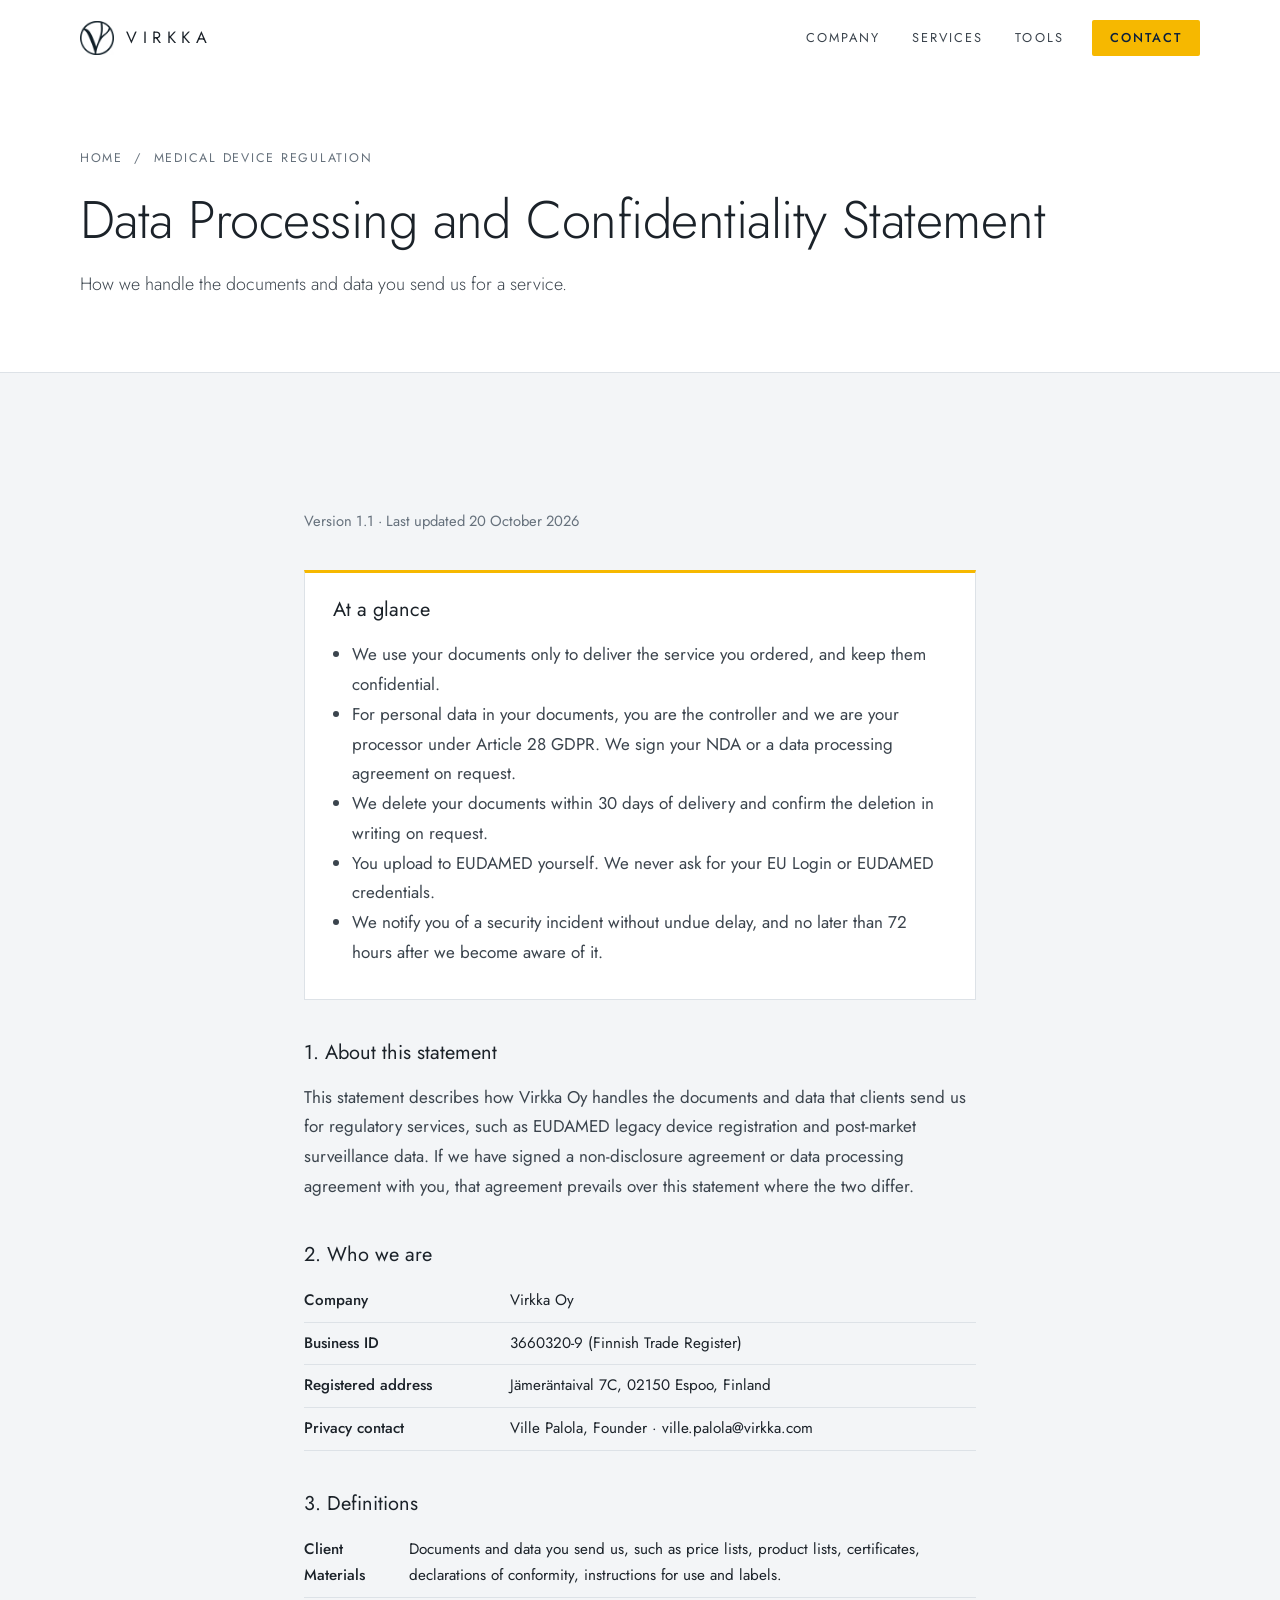
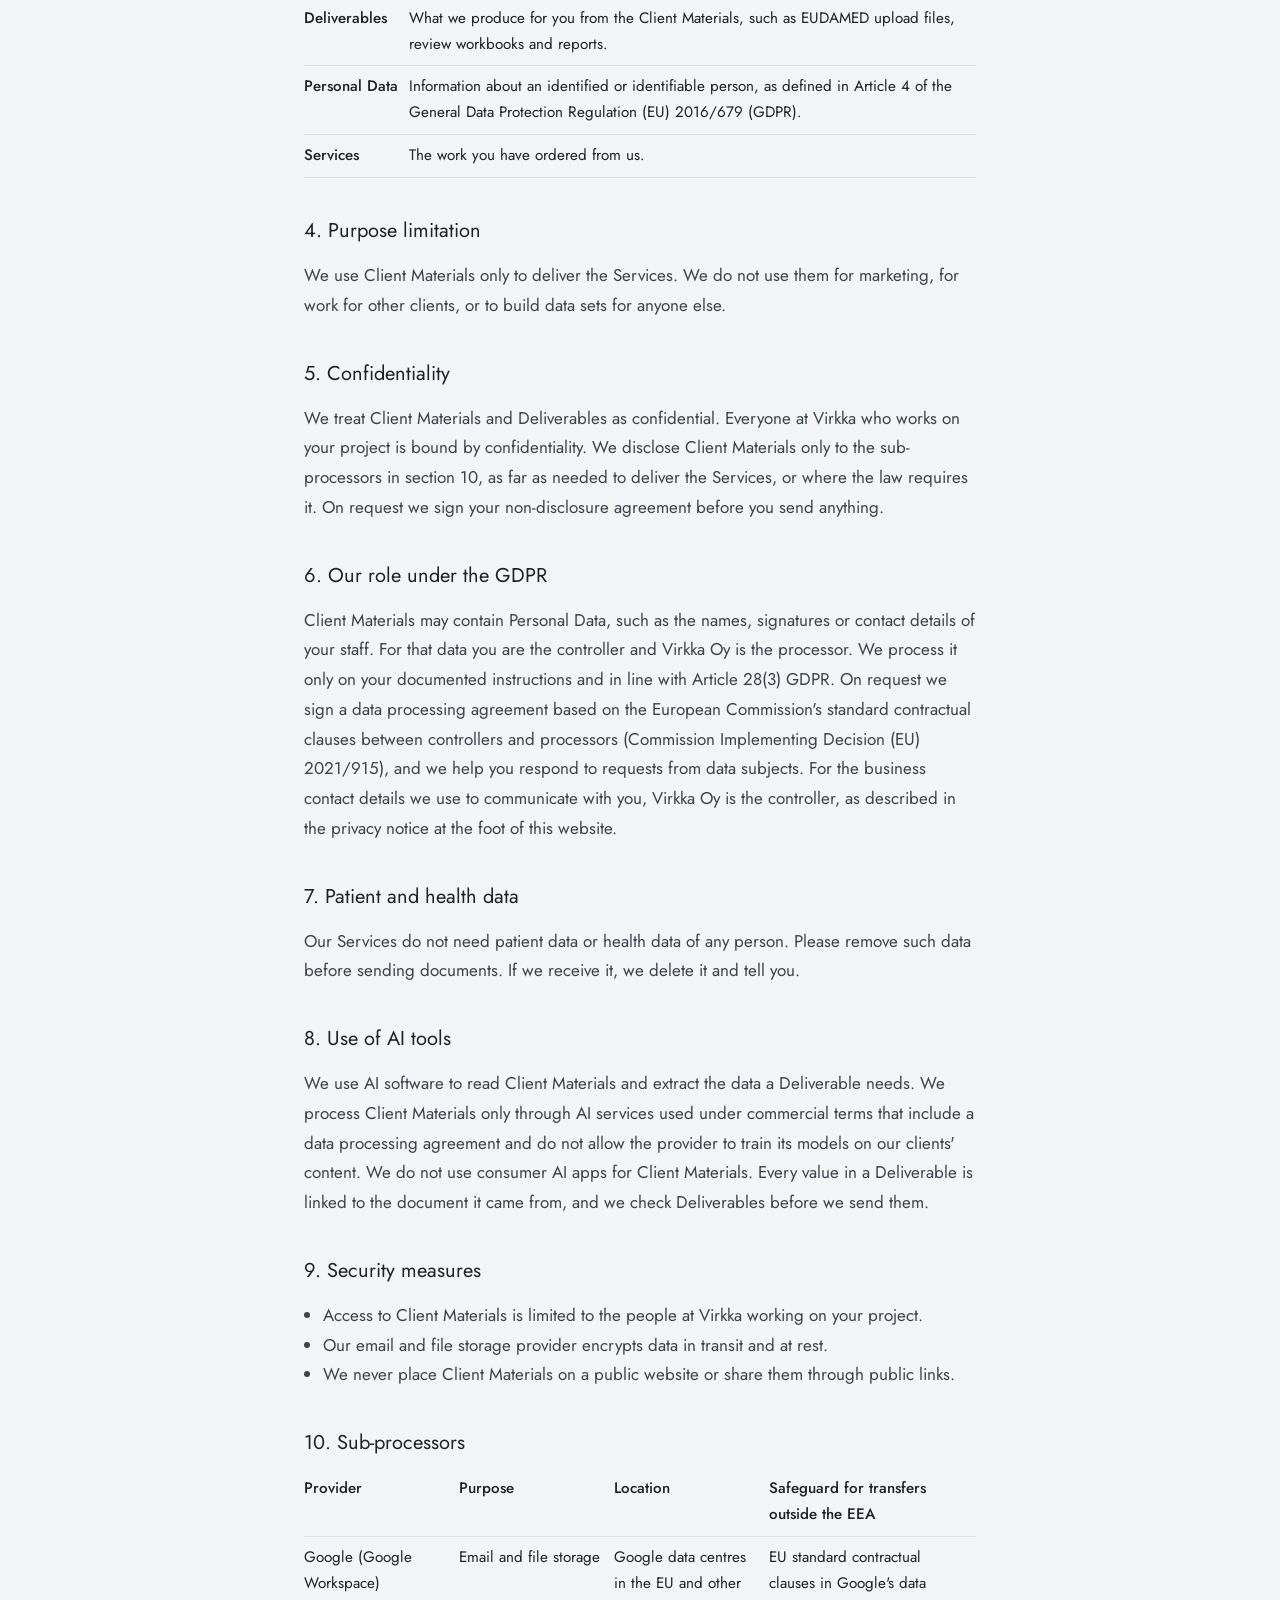
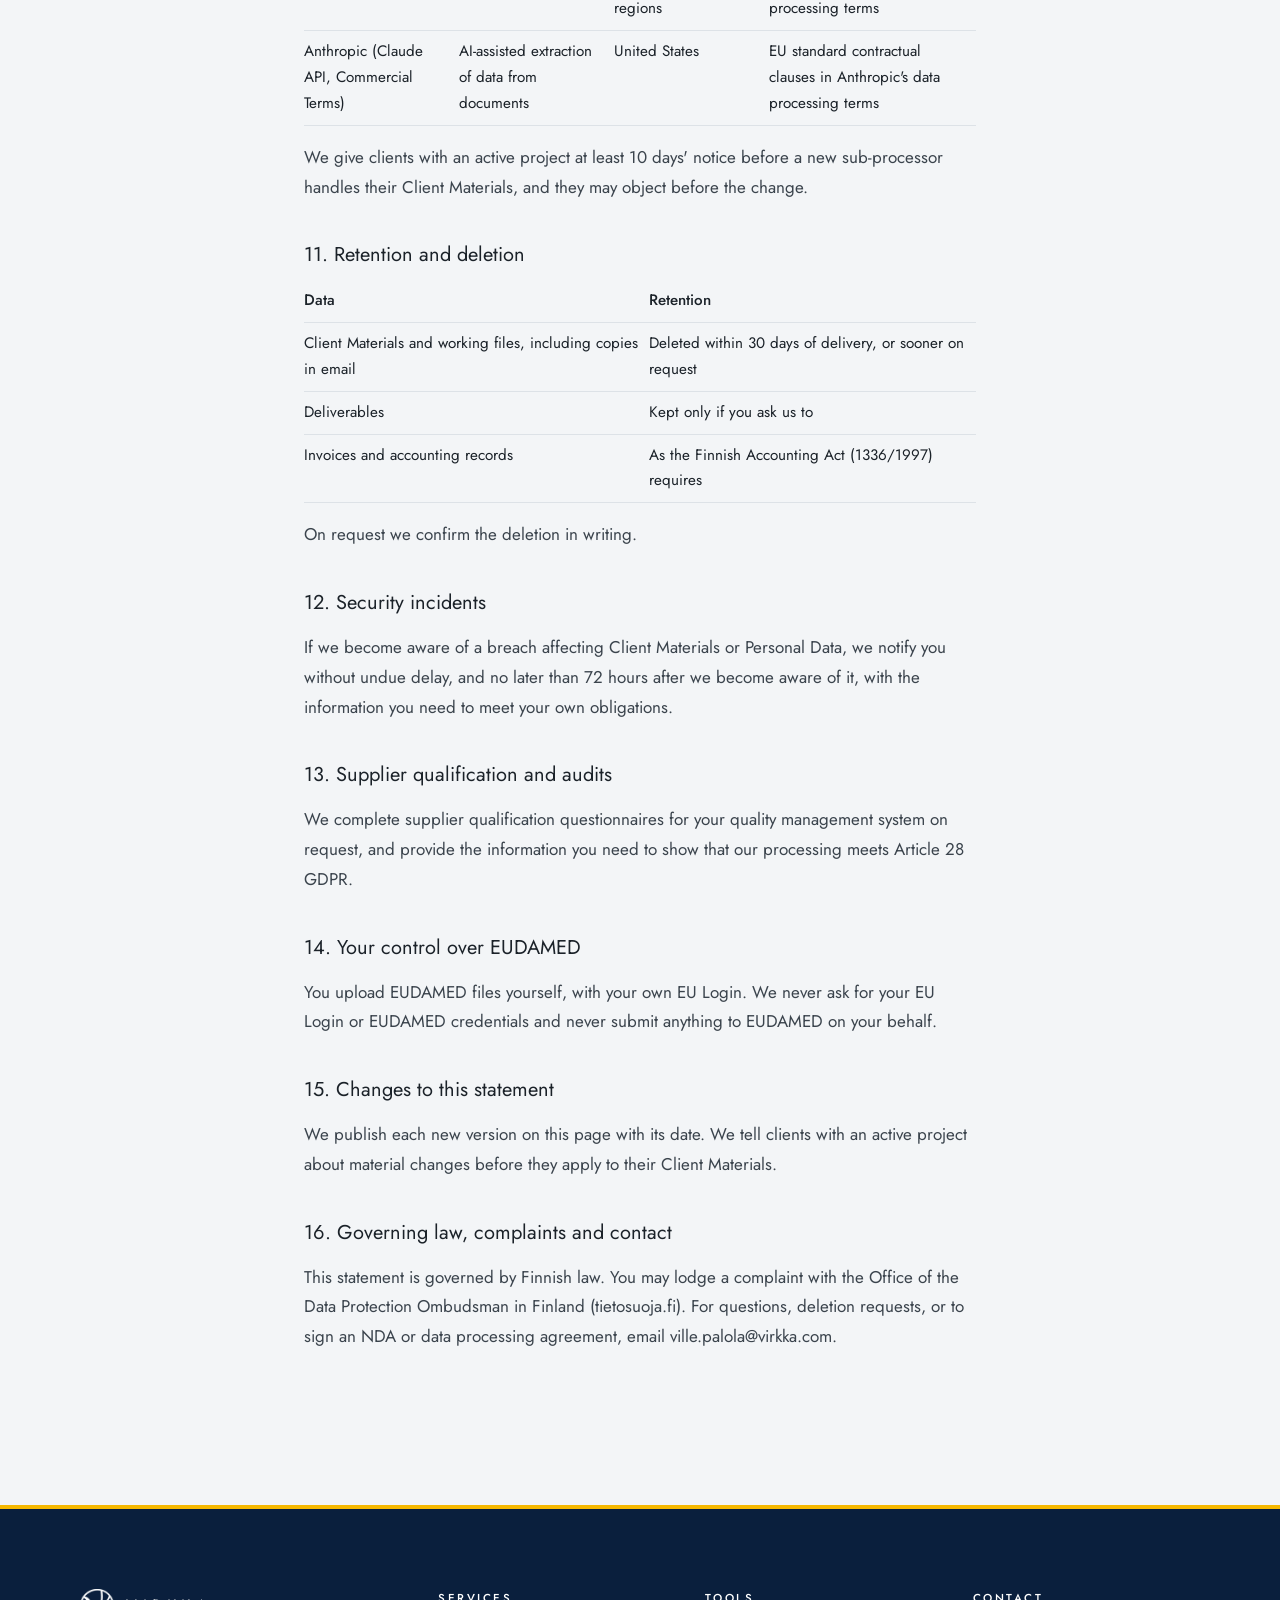
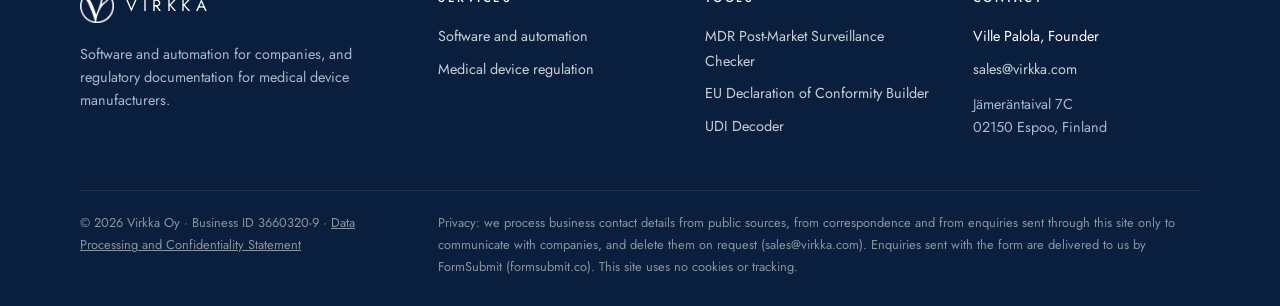
==== data-processing/index.html @ edccf2cd "Add Data Processing and Confidentiality Statement" ====
<!doctype html>
<html lang="en">
<head>
<meta charset="utf-8">
<meta name="viewport" content="width=device-width, initial-scale=1">
<title>Data Processing and Confidentiality Statement · Virkka</title>
<meta name="description" content="How Virkka Oy handles the documents and data that clients send for regulatory services: purpose, confidentiality, GDPR roles, sub-processors and deletion.">
<meta name="theme-color" content="#ffffff">
<link rel="icon" href="../img/logo-mark.png">
<link rel="preconnect" href="https://fonts.googleapis.com">
<link rel="preconnect" href="https://fonts.gstatic.com" crossorigin>
<link rel="stylesheet" href="https://fonts.googleapis.com/css2?family=Jost:wght@300;400;500&display=swap">
<link rel="stylesheet" href="../css/site.css">
<style>
.legal { max-width: 46rem; }
.legal .meta { color: var(--muted); font-size: .92rem; margin: 0 0 36px; }
.legal h2 { font: 400 1.25rem/1.3 var(--sans); margin: 40px 0 10px; }
.legal p, .legal li { color: var(--text); line-height: 1.75; }
.legal ul { padding-left: 1.2rem; }
.legal table { border-collapse: collapse; width: 100%; margin: 12px 0; font-size: .95rem; }
.legal td, .legal th { border-bottom: 1px solid var(--line); padding: 8px 10px 8px 0; text-align: left; vertical-align: top; }
.legal th { font-weight: 500; }
.legal .glance { background: var(--white); border: 1px solid var(--line); border-top: 3px solid var(--yellow); padding: 6px 28px 14px; margin-bottom: 8px; }
.legal .glance h2 { margin-top: 18px; }
.legal .tw { overflow-x: auto; }
</style>
</head>
<body>

<nav id="nav" aria-label="Main">
  <div class="container">
    <a class="brand" href="../index.html" aria-label="Virkka home"><img src="../img/logo-mark.png" alt=""><span>VIRKKA</span></a>
    <button class="menu-btn" id="menu" type="button" aria-label="Open menu" aria-expanded="false" aria-controls="links"><span></span><span></span><span></span></button>
    <div class="links" id="links">
      <a href="../index.html#company">Company</a>
      <a href="../index.html#services">Services</a>
      <a href="../index.html#tools">Tools</a>
      <a href="../medical-devices/index.html#contact" class="contact-link">Contact</a>
    </div>
  </div>
</nav>

<header class="svc-head">
  <div class="container">
    <div class="intro-fade">
      <p class="crumbs"><a href="../index.html">Home</a> &nbsp;/&nbsp; <a href="../medical-devices/index.html">Medical device regulation</a></p>
      <h1>Data Processing and Confidentiality Statement</h1>
      <p class="intro">How we handle the documents and data you send us for a service.</p>
    </div>
  </div>
</header>

<main>
<section class="band">
  <div class="container legal">
    <p class="meta">Version 1.1 · Last updated 20 October 2026</p>

    <div class="glance">
      <h2>At a glance</h2>
      <ul>
        <li>We use your documents only to deliver the service you ordered, and keep them confidential.</li>
        <li>For personal data in your documents, you are the controller and we are your processor under Article 28 GDPR. We sign your NDA or a data processing agreement on request.</li>
        <li>We delete your documents within 30 days of delivery and confirm the deletion in writing on request.</li>
        <li>You upload to EUDAMED yourself. We never ask for your EU Login or EUDAMED credentials.</li>
        <li>We notify you of a security incident without undue delay, and no later than 72 hours after we become aware of it.</li>
      </ul>
    </div>

    <h2>1. About this statement</h2>
    <p>This statement describes how Virkka Oy handles the documents and data that clients send us for regulatory services, such as EUDAMED legacy device registration and post-market surveillance data. If we have signed a non-disclosure agreement or data processing agreement with you, that agreement prevails over this statement where the two differ.</p>

    <h2>2. Who we are</h2>
    <table>
      <tr><th>Company</th><td>Virkka Oy</td></tr>
      <tr><th>Business ID</th><td>3660320-9 (Finnish Trade Register)</td></tr>
      <tr><th>Registered address</th><td>Jämeräntaival 7C, 02150 Espoo, Finland</td></tr>
      <tr><th>Privacy contact</th><td>Ville Palola, Founder · ville.palola@virkka.com</td></tr>
    </table>

    <h2>3. Definitions</h2>
    <table>
      <tr><th>Client Materials</th><td>Documents and data you send us, such as price lists, product lists, certificates, declarations of conformity, instructions for use and labels.</td></tr>
      <tr><th>Deliverables</th><td>What we produce for you from the Client Materials, such as EUDAMED upload files, review workbooks and reports.</td></tr>
      <tr><th>Personal Data</th><td>Information about an identified or identifiable person, as defined in Article 4 of the General Data Protection Regulation (EU) 2016/679 (GDPR).</td></tr>
      <tr><th>Services</th><td>The work you have ordered from us.</td></tr>
    </table>

    <h2>4. Purpose limitation</h2>
    <p>We use Client Materials only to deliver the Services. We do not use them for marketing, for work for other clients, or to build data sets for anyone else.</p>

    <h2>5. Confidentiality</h2>
    <p>We treat Client Materials and Deliverables as confidential. Everyone at Virkka who works on your project is bound by confidentiality. We disclose Client Materials only to the sub-processors in section 10, as far as needed to deliver the Services, or where the law requires it. On request we sign your non-disclosure agreement before you send anything.</p>

    <h2>6. Our role under the GDPR</h2>
    <p>Client Materials may contain Personal Data, such as the names, signatures or contact details of your staff. For that data you are the controller and Virkka Oy is the processor. We process it only on your documented instructions and in line with Article 28(3) GDPR. On request we sign a data processing agreement based on the European Commission's standard contractual clauses between controllers and processors (Commission Implementing Decision (EU) 2021/915), and we help you respond to requests from data subjects. For the business contact details we use to communicate with you, Virkka Oy is the controller, as described in the privacy notice at the foot of this website.</p>

    <h2>7. Patient and health data</h2>
    <p>Our Services do not need patient data or health data of any person. Please remove such data before sending documents. If we receive it, we delete it and tell you.</p>

    <h2>8. Use of AI tools</h2>
    <p>We use AI software to read Client Materials and extract the data a Deliverable needs. We process Client Materials only through AI services used under commercial terms that include a data processing agreement and do not allow the provider to train its models on our clients' content. We do not use consumer AI apps for Client Materials. Every value in a Deliverable is linked to the document it came from, and we check Deliverables before we send them.</p>

    <h2>9. Security measures</h2>
    <ul>
      <li>Access to Client Materials is limited to the people at Virkka working on your project.</li>
      <li>Our email and file storage provider encrypts data in transit and at rest.</li>
      <li>We never place Client Materials on a public website or share them through public links.</li>
    </ul>

    <h2>10. Sub-processors</h2>
    <table>
      <tr><th>Provider</th><th>Purpose</th><th>Location</th><th>Safeguard for transfers outside the EEA</th></tr>
      <tr><td>Google (Google Workspace)</td><td>Email and file storage</td><td>Google data centres in the EU and other regions</td><td>EU standard contractual clauses in Google's data processing terms</td></tr>
      <tr><td>Anthropic (Claude API, Commercial Terms)</td><td>AI-assisted extraction of data from documents</td><td>United States</td><td>EU standard contractual clauses in Anthropic's data processing terms</td></tr>
    </table>
    <p>We give clients with an active project at least 10 days' notice before a new sub-processor handles their Client Materials, and they may object before the change.</p>

    <h2>11. Retention and deletion</h2>
    <table>
      <tr><th>Data</th><th>Retention</th></tr>
      <tr><td>Client Materials and working files, including copies in email</td><td>Deleted within 30 days of delivery, or sooner on request</td></tr>
      <tr><td>Deliverables</td><td>Kept only if you ask us to</td></tr>
      <tr><td>Invoices and accounting records</td><td>As the Finnish Accounting Act (1336/1997) requires</td></tr>
    </table>
    <p>On request we confirm the deletion in writing.</p>

    <h2>12. Security incidents</h2>
    <p>If we become aware of a breach affecting Client Materials or Personal Data, we notify you without undue delay, and no later than 72 hours after we become aware of it, with the information you need to meet your own obligations.</p>

    <h2>13. Supplier qualification and audits</h2>
    <p>We complete supplier qualification questionnaires for your quality management system on request, and provide the information you need to show that our processing meets Article 28 GDPR.</p>

    <h2>14. Your control over EUDAMED</h2>
    <p>You upload EUDAMED files yourself, with your own EU Login. We never ask for your EU Login or EUDAMED credentials and never submit anything to EUDAMED on your behalf.</p>

    <h2>15. Changes to this statement</h2>
    <p>We publish each new version on this page with its date. We tell clients with an active project about material changes before they apply to their Client Materials.</p>

    <h2>16. Governing law, complaints and contact</h2>
    <p>This statement is governed by Finnish law. You may lodge a complaint with the Office of the Data Protection Ombudsman in Finland (tietosuoja.fi). For questions, deletion requests, or to sign an NDA or data processing agreement, email ville.palola@virkka.com.</p>
  </div>
</section>
</main>

<footer>
  <div class="container foot-grid">
    <div class="foot-brand">
      <a class="brand" href="../index.html"><img src="../img/logo-mark.png" alt=""><span>VIRKKA</span></a>
      <p>Software and automation for companies, and regulatory documentation for medical device manufacturers.</p>
    </div>
    <div>
      <h4>Services</h4>
      <a href="../projects/index.html">Software and automation</a>
      <a href="../medical-devices/index.html">Medical device regulation</a>
    </div>
    <div>
      <h4>Tools</h4>
      <a href="../tools/pms-requirements/index.html">MDR Post-Market Surveillance Checker</a>
      <a href="../tools/declaration-of-conformity/index.html">EU Declaration of Conformity Builder</a>
      <a href="../tools/udi-decoder/index.html">UDI Decoder</a>
    </div>
    <div>
      <h4>Contact</h4>
      <span class="foot-name">Ville Palola, Founder</span>
      <a href="mailto:sales@virkka.com">sales@virkka.com</a>
      <address>Jämeräntaival 7C<br>02150 Espoo, Finland</address>
    </div>
  </div>
  <div class="container foot-bottom">
    <p>© 2026 Virkka Oy · Business ID 3660320-9 · <a href="../data-processing/index.html">Data Processing and Confidentiality Statement</a></p>
    <p>Privacy: we process business contact details from public sources, from correspondence and from enquiries sent through this site only to communicate with companies, and delete them on request (sales@virkka.com). Enquiries sent with the form are delivered to us by FormSubmit (formsubmit.co). This site uses no cookies or tracking.</p>
  </div>
</footer>

<script src="../js/site.js"></script>
</body>
</html>
---- css/site.css ----
:root {
  --paper: #f3f5f7; --white: #ffffff; --ink: #1b2229; --text: #3b444d; --muted: #66717c; --line: #dde2e7; --line-soft: #e9edf1;
  --brand: #003580; --brand-dark: #00265e; --navy: #0a1f3d; --yellow: #f6b800; --yellow-dark: #e0a600; --yellow-soft: #fff4cf;
  --sans: "Jost", "Futura", "Century Gothic", system-ui, sans-serif;
  --nav: 76px; --ease: cubic-bezier(.2,.7,.2,1);
  color-scheme: light;
}
* { box-sizing: border-box; }
html { scroll-behavior: smooth; scroll-padding-top: var(--nav); }
body { margin: 0; background: var(--paper); color: var(--ink); font: 400 17px/1.7 var(--sans); -webkit-font-smoothing: antialiased; text-rendering: optimizeLegibility; }
img { max-width: 100%; }
a { color: inherit; }
:focus-visible { outline: 2px solid var(--brand); outline-offset: 3px; border-radius: 2px; }
.container { width: 100%; max-width: 74rem; margin: 0 auto; padding-inline: 32px; }
.sr-only { position: absolute; width: 1px; height: 1px; overflow: hidden; clip: rect(0 0 0 0); white-space: nowrap; }

/* ---------- navigation ---------- */
nav { position: fixed; inset: 0 0 auto 0; height: var(--nav); z-index: 20; transition: background .3s, box-shadow .3s; }
nav.solid, nav.open { background: #fff; box-shadow: 0 1px 0 var(--line); }
nav .container { height: 100%; display: flex; align-items: center; justify-content: space-between; gap: 16px; }
.brand { display: flex; align-items: center; gap: 12px; font: 400 1.02rem/1 var(--sans); text-decoration: none; letter-spacing: .34em; }
.brand img { width: 34px; height: 34px; }
.links { display: flex; align-items: center; gap: 4px; }
.links a { position: relative; padding: 10px 14px; text-decoration: none; font: 400 .8rem/1 var(--sans); letter-spacing: .16em; text-transform: uppercase; color: var(--text); }
.links a::after { content: ""; position: absolute; left: 14px; right: 14px; bottom: 3px; height: 1px; background: var(--ink); transform: scaleX(0); transform-origin: left; transition: transform .3s var(--ease); }
.links a:hover, .links a.active { color: var(--ink); }
.links a:hover::after, .links a.active::after { transform: scaleX(1); }
.links a.contact-link { margin-left: 10px; background: var(--ink); color: var(--white); border-radius: 2px; padding: 12px 18px; }
.links a.contact-link::after { display: none; }
.links a.contact-link { background: var(--yellow); color: var(--navy); font-weight: 500; }
.links a.contact-link:hover { background: var(--yellow-dark); }
.menu-btn { display: none; background: none; border: 0; color: var(--ink); width: 44px; height: 44px; cursor: pointer; padding: 10px; }
.menu-btn span { display: block; height: 1.5px; background: currentColor; margin: 6px 0; transition: transform .3s var(--ease), opacity .2s; }
nav.open .menu-btn span:nth-child(1) { transform: translateY(7.5px) rotate(45deg); }
nav.open .menu-btn span:nth-child(2) { opacity: 0; }
nav.open .menu-btn span:nth-child(3) { transform: translateY(-7.5px) rotate(-45deg); }

/* ---------- contour backgrounds ---------- */
.contour { position: relative; overflow: hidden; isolation: isolate; background: var(--paper); }
.contour > canvas { position: absolute; inset: 0; width: 100%; height: 100%; z-index: -1; }
.contour::after { content: ""; position: absolute; inset: auto 0 0 0; height: 35%; background: linear-gradient(rgba(243,245,247,0), var(--paper)); z-index: -1; pointer-events: none; }

.hero { min-height: 100vh; min-height: 100svh; display: grid; align-items: center; padding: calc(var(--nav) + 40px) 0 110px; }
.hero-grid { display: grid; grid-template-columns: minmax(0, 1fr) minmax(0, 1.08fr); gap: clamp(40px, 5vw, 80px); align-items: center; }
.hero-kicker { margin: 0 0 22px; font: 500 .76rem/1 var(--sans); letter-spacing: .22em; text-transform: uppercase; color: var(--brand); }
.hero h1 { font: 300 clamp(2.5rem, 4.6vw, 4.1rem)/1.06 var(--sans); letter-spacing: -.02em; margin: 0; color: var(--ink); max-width: 11em; }
.hero h1 .mark { background: linear-gradient(transparent 62%, rgba(246,184,0,.6) 62%, rgba(246,184,0,.6) 88%, transparent 88%); padding: 0 .04em; }
.hero-sub { font: 300 clamp(1.08rem, 1.4vw, 1.25rem)/1.65 var(--sans); color: var(--text); margin: 26px 0 0; max-width: 32rem; }
.hero-ctas { display: flex; flex-wrap: wrap; gap: 12px; margin-top: 34px; }
.hero-ctas .button { margin-top: 0; }
.hero-visual { position: relative; padding: 0 0 70px 0; }
.hv-app { background: var(--white); border: 1px solid var(--line); box-shadow: 0 50px 90px -40px rgba(27,34,41,.4); }
.hv-bar { display: flex; align-items: center; gap: 6px; padding: 10px 14px; border-bottom: 1px solid var(--line-soft); }
.hv-bar i { width: 9px; height: 9px; border-radius: 50%; background: #d3dae1; }
.hv-bar span { margin-left: 14px; flex: 1; max-width: 16rem; font-size: .7rem; color: var(--muted); background: var(--paper); padding: 4px 10px; letter-spacing: .02em; }
.hv-app img { display: block; width: 100%; height: auto; }
.hv-doc { position: absolute; left: -9%; bottom: 0; width: 38%; background: var(--white); border: 1px solid var(--line); padding: 6px; box-shadow: 0 30px 60px -28px rgba(27,34,41,.45); transform: rotate(-3deg); }
.hv-doc img { display: block; width: 100%; height: auto; }
.hv-badge { position: absolute; right: -4%; bottom: 26px; display: grid; gap: 3px; padding: 14px 18px 14px 50px; background: var(--white); border: 1px solid var(--line); box-shadow: 0 24px 50px -28px rgba(27,34,41,.45); font-size: .78rem; color: var(--muted); }
.hv-badge::before { content: ""; position: absolute; left: 16px; top: 50%; width: 22px; height: 22px; margin-top: -11px; border-radius: 50%; background: var(--yellow); }
.hv-badge::after { content: ""; position: absolute; left: 23px; top: 50%; width: 8px; height: 4.5px; margin-top: -4px; border: solid var(--navy); border-width: 0 0 2px 2px; transform: rotate(-45deg); }
.hv-badge b { color: var(--ink); font-weight: 500; font-size: .86rem; }
.scroll-cue { position: absolute; left: 50%; bottom: 34px; transform: translateX(-50%); font: 400 .7rem/1 var(--sans); letter-spacing: .3em; text-transform: uppercase; color: var(--muted); text-decoration: none; display: flex; flex-direction: column; align-items: center; gap: 12px; }
.scroll-cue i { width: 1px; height: 38px; background: var(--line); position: relative; overflow: hidden; }
.scroll-cue i::after { content: ""; position: absolute; left: 0; top: -40%; width: 1px; height: 40%; background: var(--ink); animation: drip 2.2s var(--ease) infinite; }
@keyframes drip { to { top: 110%; } }
.intro-fade { opacity: 0; transform: translateY(12px); animation: rise 1.1s .15s var(--ease) forwards; }
@keyframes rise { to { opacity: 1; transform: none; } }

/* ---------- sections ---------- */
.band { padding-block: clamp(80px, 11vw, 136px); }
.band.white { background: var(--white); }
.band + .band:not(.white) { border-top: 1px solid var(--line); }
.label { font: 500 .74rem/1 var(--sans); letter-spacing: .24em; text-transform: uppercase; color: var(--muted); margin: 0 0 22px; }
h2.title { font: 300 clamp(1.9rem, 3.6vw, 2.8rem)/1.15 var(--sans); margin: 0; letter-spacing: -.005em; }
.lead { font: 300 clamp(1.06rem, 1.45vw, 1.2rem)/1.75 var(--sans); color: var(--text); margin: 0; }
.lead + .lead { margin-top: 1.1rem; }
.split { display: grid; grid-template-columns: minmax(0, 1fr) minmax(0, 1.5fr); gap: clamp(32px, 6vw, 96px); align-items: start; }


/* service paths (home) */
.paths { display: grid; grid-template-columns: repeat(2, minmax(0, 1fr)); gap: 24px; margin-top: clamp(36px, 5vw, 56px); }
.path { position: relative; display: flex; flex-direction: column; background: var(--white); border: 1px solid var(--line); padding: clamp(28px, 3vw, 40px);
        text-decoration: none; overflow: hidden; transition: transform .35s var(--ease), box-shadow .35s var(--ease); }
.path::after { content: ""; position: absolute; left: 0; right: 0; bottom: 0; height: 4px; background: var(--yellow); transform: scaleX(0); transform-origin: left; transition: transform .45s var(--ease); }
.path img { width: 100%; max-width: 340px; height: auto; display: block; margin: 0 auto 26px; transition: transform .6s var(--ease); }
.path h3 { font: 400 clamp(1.35rem, 2vw, 1.6rem)/1.25 var(--sans); margin: 0 0 10px; }
.path p { margin: 0; color: var(--text); }
.path .go { margin-top: auto; padding-top: 24px; display: inline-flex; align-items: center; gap: 10px; font: 500 .78rem/1 var(--sans); letter-spacing: .16em; text-transform: uppercase; color: var(--brand); }
.path .go svg { width: 20px; height: 20px; transition: transform .3s var(--ease); }
.path:hover { transform: translateY(-4px); box-shadow: 0 26px 50px -30px rgba(27,34,41,.4); }
.path:hover::after { transform: scaleX(1); }
.path:hover img { transform: scale(1.03) rotate(-.6deg); }
.path:hover .go svg { transform: translateX(5px); }

.paths.three { grid-template-columns: repeat(3, minmax(0, 1fr)); }

/* tool cards (home) */
.tools { display: grid; grid-template-columns: repeat(3, minmax(0, 1fr)); gap: 24px; }
@media (max-width: 1100px) { .tools { grid-template-columns: repeat(2, minmax(0, 1fr)); } }
.toolcard { display: flex; flex-direction: column; background: var(--white); border: 1px solid var(--line); text-decoration: none; overflow: hidden; position: relative;
            transition: transform .35s var(--ease), box-shadow .35s var(--ease); }
.toolcard::after { content: ""; position: absolute; left: 0; right: 0; bottom: 0; height: 4px; background: var(--yellow); transform: scaleX(0); transform-origin: left; transition: transform .45s var(--ease); }
.tc-shot { display: block; background: var(--paper); padding: 22px 22px 0; border-bottom: 1px solid var(--line); overflow: hidden; aspect-ratio: 16 / 9; }
.tc-shot img { display: block; width: 100%; height: auto; box-shadow: 0 10px 30px -14px rgba(27,34,41,.35); transition: transform .6s var(--ease); }
.tc-body { display: flex; flex-direction: column; flex: 1; padding: clamp(24px, 2.6vw, 34px); }
.tc-kicker { font: 500 .72rem/1 var(--sans); letter-spacing: .2em; text-transform: uppercase; color: var(--brand); }
.toolcard h3 { font: 400 clamp(1.3rem, 1.9vw, 1.55rem)/1.25 var(--sans); margin: 12px 0 10px; }
.toolcard p { margin: 0; color: var(--text); }
.toolcard .go { margin-top: auto; padding-top: 22px; display: inline-flex; align-items: center; gap: 10px; font: 500 .78rem/1 var(--sans); letter-spacing: .16em; text-transform: uppercase; color: var(--brand); }
.toolcard .go svg { width: 20px; height: 20px; transition: transform .3s var(--ease); }
.toolcard:hover { transform: translateY(-4px); box-shadow: 0 26px 50px -30px rgba(27,34,41,.4); }
.toolcard:hover::after { transform: scaleX(1); }
.toolcard:hover .tc-shot img { transform: translateY(-6px); }
.toolcard:hover .go svg { transform: translateX(5px); }

/* tool strip */
.tool { display: grid; grid-template-columns: minmax(0, 1.2fr) minmax(0, 1fr); gap: clamp(32px, 5vw, 72px); align-items: center; }
.shot { display: block; background: var(--white); border: 1px solid var(--line); padding: 8px; box-shadow: 0 30px 60px -36px rgba(27,34,41,.35); transition: transform .5s var(--ease); }
.shot:hover { transform: translateY(-4px); }
.shot img { display: block; width: 100%; height: auto; }
.tool h3 { font: 300 clamp(1.5rem, 2.4vw, 2rem)/1.2 var(--sans); margin: 0 0 16px; }
.tool p { margin: 0; color: var(--text); }
.button { display: inline-flex; align-items: center; gap: 12px; margin-top: 28px; background: var(--ink); color: var(--white); text-decoration: none; border-radius: 2px;
          padding: 15px 22px; font: 400 .9rem/1 var(--sans); letter-spacing: .05em; transition: background .25s, gap .3s var(--ease); }
.button { background: var(--yellow); color: var(--navy); font-weight: 500; }
.button:hover { background: var(--yellow-dark); gap: 18px; }
.button.ghost { background: transparent; color: var(--brand); border: 1px solid var(--brand); font-weight: 400; }
.button.ghost:hover { background: var(--brand); color: var(--white); }

/* ---------- service pages ---------- */
.svc-head { background: var(--white); border-bottom: 1px solid var(--line); padding: calc(var(--nav) + clamp(40px, 6vw, 72px)) 0 clamp(48px, 6vw, 72px); }
.svc-head .container { display: grid; grid-template-columns: minmax(0, 1fr) auto; gap: clamp(32px, 6vw, 88px); align-items: center; }
.svc-head img { width: clamp(240px, 26vw, 340px); height: auto; display: block; }
.crumbs { font-size: .78rem; letter-spacing: .14em; text-transform: uppercase; color: var(--muted); margin: 0 0 22px; }
.crumbs a { text-decoration: none; }
.crumbs a:hover { color: var(--ink); }
.svc-head h1 { font: 300 clamp(2.1rem, 4.4vw, 3.3rem)/1.1 var(--sans); margin: 0; letter-spacing: -.01em; }
.svc-head .intro { font: 300 clamp(1.05rem, 1.4vw, 1.18rem)/1.7 var(--sans); color: var(--text); max-width: 38rem; margin: 20px 0 0; }

.offer-grid { display: grid; grid-template-columns: repeat(2, minmax(0, 1fr)); gap: 20px; margin-top: clamp(32px, 4vw, 48px); }
.offer { background: var(--white); border: 1px solid var(--line); border-top: 3px solid var(--yellow); padding: 28px 30px; }
.offer:last-child:nth-child(odd) { grid-column: 1 / -1; }
.offer h3 { font: 400 1.2rem/1.3 var(--sans); margin: 0 0 10px; }
.offer p { margin: 0; color: var(--text); font-size: .97rem; line-height: 1.65; }
.offer ul { list-style: none; margin: 16px 0 0; padding: 0; display: grid; grid-template-columns: repeat(2, minmax(0, 1fr)); gap: 8px 20px; }
.offer li { position: relative; padding-left: 18px; font-size: .92rem; color: var(--text); line-height: 1.5; }
.offer li::before { content: ""; position: absolute; left: 0; top: .45em; width: 8px; height: 8px; border: 1.5px solid var(--brand); border-radius: 50%; }

.tool-banner { display: grid; grid-template-columns: auto minmax(0, 1fr) auto; grid-template-areas: "label title go" "label text go"; gap: 4px 28px; align-items: center;
  margin-top: 20px; padding: 24px 30px; background: var(--brand); color: var(--white); text-decoration: none; transition: background .25s; }
.tool-banner + .tool-banner { margin-top: 12px; }
.tool-banner:hover { background: var(--brand-dark); }
.tb-go { color: var(--yellow); }
.tb-label { grid-area: label; font: 500 .7rem/1 var(--sans); letter-spacing: .2em; text-transform: uppercase; border: 1px solid rgba(255,255,255,.5); padding: 7px 10px; }
.tb-title { grid-area: title; font: 400 1.15rem/1.3 var(--sans); }
.tb-text { grid-area: text; color: rgba(255,255,255,.78); font-size: .93rem; }
.tb-go { grid-area: go; display: inline-flex; align-items: center; gap: 10px; font: 500 .76rem/1 var(--sans); letter-spacing: .16em; text-transform: uppercase; }
.tb-go svg { width: 20px; height: 20px; transition: transform .3s var(--ease); }
.tool-banner:hover .tb-go svg { transform: translateX(5px); }
.note { margin: 24px 0 0; color: var(--muted); font-size: .92rem; }

.others { display: grid; grid-template-columns: repeat(3, minmax(0, 1fr)); gap: 20px; margin-top: clamp(28px, 4vw, 40px); }
.other { display: flex; align-items: center; gap: 16px; background: var(--white); border: 1px solid var(--line); padding: 14px 20px 14px 14px; text-decoration: none;
         transition: transform .3s var(--ease), box-shadow .3s var(--ease); }
.other img { width: 86px; height: 72px; flex: none; }
.other span { flex: 1; font-size: 1rem; line-height: 1.35; }
.other svg { width: 20px; height: 20px; flex: none; color: var(--brand); transition: transform .3s var(--ease); }
.other:hover { transform: translateY(-3px); box-shadow: 0 16px 34px -22px rgba(27,34,41,.35); }
.other:hover svg { transform: translateX(4px); }

/* enquiry wizard (projects page) */
.enquiry { display: grid; grid-template-columns: minmax(0, 1fr) minmax(0, 19rem); gap: clamp(28px, 4vw, 56px); align-items: start; }
.wiz { background: var(--white); border: 1px solid var(--line); box-shadow: 0 40px 80px -50px rgba(27,34,41,.35); }
.wiz-top { padding: 26px clamp(22px, 3.4vw, 44px) 0; }
.wiz-steps { list-style: none; margin: 0; padding: 0; display: flex; gap: 8px 28px; flex-wrap: wrap; }
.wiz-steps li { display: flex; align-items: center; gap: 10px; font-size: .86rem; letter-spacing: .02em; color: var(--muted); }
.wiz-steps li span { display: grid; place-items: center; width: 26px; height: 26px; border-radius: 50%; border: 1px solid #c3ccd5; font-size: .78rem; font-weight: 500; color: var(--muted); transition: all .3s var(--ease); }
.wiz-steps li.on { color: var(--ink); font-weight: 500; }
.wiz-steps li.on span { border-color: var(--brand); color: var(--brand); box-shadow: 0 0 0 4px rgba(0,53,128,.08); }
.wiz-steps li.done span { background: var(--brand); border-color: var(--brand); color: transparent; position: relative; }
.wiz-steps li.done span::after { content: ""; position: absolute; width: 9px; height: 5px; border: solid var(--white); border-width: 0 0 2px 2px; transform: translateY(-1px) rotate(-45deg); }
.wiz-bar { height: 2px; background: var(--line-soft); margin: 22px calc(-1 * clamp(22px, 3.4vw, 44px)) 0; }
.wiz-bar i { display: block; height: 100%; width: 25%; background: var(--yellow); transition: width .5s var(--ease); }
.wiz-body { padding: clamp(26px, 3.4vw, 40px) clamp(22px, 3.4vw, 44px); min-height: 22rem; }
.pane.in-fwd { animation: paneF .45s var(--ease); }
.pane.in-back { animation: paneB .45s var(--ease); }
@keyframes paneF { from { opacity: 0; transform: translateX(18px); } }
@keyframes paneB { from { opacity: 0; transform: translateX(-18px); } }
.pane-title { font: 300 clamp(1.5rem, 2.4vw, 1.9rem)/1.2 var(--sans); margin: 0 0 8px; }
.pane-sub { margin: 0 0 24px; color: var(--muted); font-size: .95rem; }
.pane-sub.picked { display: inline-flex; align-items: center; gap: 10px; padding: 7px 14px 7px 9px; background: #f3f6fa; border: 1px solid var(--line); color: var(--ink); font-size: .9rem; }

.needs { display: grid; grid-template-columns: repeat(3, minmax(0, 1fr)); gap: 12px; }
.need { position: relative; display: flex; flex-direction: column; gap: 14px; padding: 20px 18px 18px; border: 1px solid var(--line); background: var(--white); cursor: pointer;
        transition: border-color .2s, box-shadow .25s var(--ease), transform .25s var(--ease), background .2s; }
.need input, .opt input { position: absolute; opacity: 0; pointer-events: none; }
.need img { width: 44px; height: 44px; }
.need-text b { display: block; font-weight: 500; font-size: .98rem; line-height: 1.3; color: var(--ink); }
.need-text span { display: block; margin-top: 4px; font-size: .85rem; line-height: 1.45; color: var(--muted); }
.need-check { position: absolute; top: 14px; right: 14px; width: 22px; height: 22px; border-radius: 50%; border: 1px solid #c3ccd5; transition: all .2s; }
.need:hover { border-color: #9fb0c2; transform: translateY(-2px); box-shadow: 0 14px 30px -22px rgba(27,34,41,.4); }
.need:has(input:checked) { border-color: var(--brand); background: #f6f9fd; box-shadow: inset 0 0 0 1px var(--brand); }
.need input:checked ~ .need-check { background: var(--yellow); border-color: var(--yellow); }
.need input:checked ~ .need-check::after { content: ""; position: absolute; left: 6.5px; top: 6.5px; width: 8px; height: 4.5px; border: solid var(--navy); border-width: 0 0 2px 2px; transform: rotate(-45deg); }
.need:has(input:focus-visible), .opt:has(input:focus-visible) { outline: 2px solid var(--brand); outline-offset: 2px; }

.qgrid { display: grid; grid-template-columns: repeat(2, minmax(0, 1fr)); gap: 24px 20px; }
.q { grid-column: 1 / -1; }
.q.half { grid-column: auto; }
.q-set { border: 0; margin: 0; padding: 0; min-width: 0; }
.q-label { display: block; padding: 0; margin: 0 0 10px; font-size: .97rem; font-weight: 500; color: var(--ink); }
.q-opt { font-weight: 400; color: var(--muted); font-size: .88rem; }
.opts { display: grid; grid-template-columns: repeat(auto-fill, minmax(11.5rem, 1fr)); gap: 8px; }
.opt { position: relative; display: flex; align-items: center; gap: 12px; padding: 12px 14px; border: 1px solid var(--line); background: var(--white); cursor: pointer; font-size: .93rem; color: var(--text); line-height: 1.35;
       transition: border-color .2s, background .2s; }
.opt:hover { border-color: #9fb0c2; }
.opt-mark { flex: none; position: relative; width: 18px; height: 18px; border: 1.5px solid #9fb0c2; border-radius: 50%; background: #fff; transition: all .2s; }
.opt input[type=checkbox] + .opt-mark { border-radius: 3px; }
.opt:has(input:checked) { border-color: var(--brand); background: #f6f9fd; color: var(--ink); }
.opt input:checked + .opt-mark { border-color: var(--brand); background: var(--brand); }
.opt input[type=radio]:checked + .opt-mark { background: #fff; box-shadow: inset 0 0 0 4px var(--brand); }
.opt input[type=checkbox]:checked + .opt-mark::after { content: ""; position: absolute; left: 3.5px; top: 4px; width: 8px; height: 4.5px; border: solid #fff; border-width: 0 0 2px 2px; transform: rotate(-45deg); }
.q-input { width: 100%; font: 400 1rem/1.5 var(--sans); color: var(--ink); background: var(--white); border: 1px solid #c9d2db; border-radius: 0; padding: 12px 14px; transition: border-color .2s, box-shadow .2s; }
.q-other { margin-top: 10px; animation: paneF .3s var(--ease); }
.q-other[hidden] { display: none; }
textarea.q-input { resize: vertical; min-height: 7rem; }
.q-input::placeholder { color: #9aa5b0; }
.q-input:focus { outline: none; border-color: var(--brand); box-shadow: 0 0 0 3px rgba(0,53,128,.12); }
.q.bad .q-input, .q.bad .opt { border-color: #b5413a; }
.q.bad .q-label { color: #a1322b; }

.wiz-nav { display: flex; align-items: center; gap: 18px; padding: 18px clamp(22px, 3.4vw, 44px); border-top: 1px solid var(--line-soft); background: #fafbfc; }
.wiz-nav[hidden] { display: none; }
.wiz-back { background: none; border: 0; padding: 10px 2px; font: 400 .95rem/1 var(--sans); color: var(--text); cursor: pointer; }
.wiz-back:hover { color: var(--ink); }
.wiz-err { margin: 0; color: #a1322b; font-size: .9rem; }
.wiz-next { margin-left: auto; display: inline-flex; align-items: center; gap: 12px; background: var(--yellow); color: var(--navy); font-weight: 500 !important; border: 0; padding: 15px 26px; font: 400 .95rem/1 var(--sans); letter-spacing: .04em; cursor: pointer; transition: background .25s, gap .3s var(--ease); }
.wiz-next:hover { background: var(--yellow-dark); gap: 18px; }
.wiz-ghost { display: inline-flex; align-items: center; padding: 11px 18px; border: 1px solid var(--ink); background: transparent; color: var(--ink); font: 400 .9rem/1 var(--sans); text-decoration: none; cursor: pointer; transition: background .2s, color .2s; }
.wiz-ghost:hover { background: var(--ink); color: var(--white); }
.sent-pane { text-align: left; }
.sent-tick { width: 52px; height: 52px; border-radius: 50%; background: var(--yellow); color: var(--navy); display: grid; place-items: center; margin-bottom: 20px; }
.sent-tick svg { width: 26px; height: 26px; }
.sent-text { font-size: .88rem; background: #fafbfc; }
.sent-row { display: flex; gap: 10px; margin-top: 14px; flex-wrap: wrap; }

.eside { position: sticky; top: calc(var(--nav) + 24px); }
.side-photo { margin: 0 0 30px; }
.side-photo img { display: block; width: 100%; height: auto; aspect-ratio: 4 / 5; object-fit: cover; object-position: 50% 30%; filter: brightness(1.12); }
.side-photo figcaption { margin-top: 8px; font-size: .72rem; color: var(--muted); }
.eside h2 { font: 400 1.2rem/1.3 var(--sans); margin: 0 0 18px; }
.eside ol { list-style: none; margin: 0; padding: 0; counter-reset: n; border-top: 1px solid var(--ink); }
.eside li { counter-increment: n; position: relative; padding: 16px 0 16px 40px; border-bottom: 1px solid var(--line); color: var(--text); font-size: .93rem; }
.eside li::before { content: counter(n); position: absolute; left: 0; top: 16px; width: 26px; height: 26px; border: 1px solid var(--brand); border-radius: 50%; display: grid; place-items: center; font-size: .8rem; color: var(--brand); }
.eside li b { display: block; font-weight: 500; color: var(--ink); }
.eside-contact { margin-top: 24px; display: grid; gap: 4px; font-size: .95rem; }
.eside-contact small { font: 500 .7rem/1.4 var(--sans); letter-spacing: .2em; text-transform: uppercase; color: var(--muted); }
.eside-contact a { color: var(--brand); text-decoration: none; }
.others.one { grid-template-columns: minmax(0, 24rem); }

/* ---------- photography ---------- */
.media-split { display: grid; grid-template-columns: minmax(0, 1fr) minmax(0, 1.25fr); gap: clamp(36px, 6vw, 96px); align-items: center; }
.media-split.flip > .photo { order: 2; }
.media-text .title { margin-bottom: 28px; }
.media-text .lead + .lead { margin-top: 1.1rem; }
.media-text .details { margin-top: 32px; }
.media-split .photo { margin: 0; }
.media-split .photo img { max-width: none; }
.photo.wide img { aspect-ratio: 3 / 2; }
.photo-strip { margin: clamp(40px, 5vw, 64px) auto 0; position: relative; }
.photo-strip img { display: block; width: 100%; height: clamp(220px, 30vw, 380px); object-fit: cover; object-position: var(--pos, center); }
.photo-strip figcaption { position: absolute; right: 46px; bottom: 10px; font-size: .7rem; color: rgba(255,255,255,.85); text-shadow: 0 1px 3px rgba(0,0,0,.5); }
.photo-strip + main > .band:first-child { padding-top: clamp(56px, 6vw, 84px); }
.photo-strip.lift img { filter: brightness(1.15) saturate(1.05); }
.photo { margin: 40px 0 0; }
.photo img { display: block; width: 100%; max-width: 26rem; height: auto; aspect-ratio: 4 / 5; object-fit: cover; }
.photo figcaption { margin-top: 10px; font-size: .74rem; color: var(--muted); }
.band.navy.photo-bg { position: relative; overflow: hidden; isolation: isolate; background: var(--navy) url(../img/helsinki-waterfront.jpg) center 60% / cover no-repeat; }
.photo-bg::before { content: ""; position: absolute; inset: 0; z-index: -1; background: linear-gradient(100deg, rgba(10,31,61,.97) 0%, rgba(10,31,61,.9) 45%, rgba(10,31,61,.55) 100%); }
.photo-bg .credit { position: absolute; right: 16px; bottom: 10px; font-size: .7rem; color: rgba(255,255,255,.55); }

/* ---------- contact ---------- */
/* same four columns as the footer, so the two blocks line up */
.cgrid { display: grid; grid-template-columns: minmax(0, 1.4fr) repeat(3, minmax(0, 1fr)); gap: 0 40px; align-items: start; }
.cgrid-intro { grid-column: 1 / 3; }
.cgrid-intro .lead { margin-top: 22px; max-width: 26rem; }
.cgrid-details { grid-column: 3 / 5; margin-top: 10px; }
.cgrid .cgrid-details > div { grid-template-columns: repeat(2, minmax(0, 1fr)); gap: 40px; }
.band.navy { background: var(--navy); color: var(--white); }
.band.navy .title { color: var(--white); }
.band.navy .lead { color: #c5d2e3; }
.band.navy .details { border-top-color: var(--yellow); }
.band.navy .details > div { border-bottom-color: rgba(255,255,255,.14); }
.band.navy .details small { color: var(--yellow); }
.band.navy .details a { border-bottom-color: rgba(255,255,255,.3); }
.band.navy .details a:hover { border-bottom-color: var(--yellow); }
.band.navy .copy { border-color: rgba(255,255,255,.35); color: var(--white); background: transparent; }
.band.navy .copy:hover { border-color: var(--yellow); color: var(--yellow); }
.contact { display: grid; grid-template-columns: minmax(0, 1fr) minmax(0, 1.2fr); gap: clamp(32px, 6vw, 96px); }
.details { border-top: 1px solid var(--ink); }
.details > div { display: grid; grid-template-columns: 9rem 1fr; gap: 16px; padding: 20px 0; border-bottom: 1px solid var(--line); align-items: baseline; }
.details small { font: 500 .72rem/1.4 var(--sans); letter-spacing: .2em; text-transform: uppercase; color: var(--muted); }
.details address { font-style: normal; }
.details a { text-decoration: none; border-bottom: 1px solid var(--line); }
.details a:hover { border-color: var(--ink); }
.copy { margin-left: 14px; background: transparent; border: 1px solid var(--line); color: var(--text); border-radius: 2px; padding: 5px 10px; font: 400 .78rem/1 var(--sans); letter-spacing: .05em; cursor: pointer; vertical-align: 2px; }
.copy:hover { border-color: var(--ink); color: var(--ink); }

footer { background: var(--navy); color: #a9b8cc; font-size: .9rem; border-top: 4px solid var(--yellow); }
.foot-grid { display: grid; grid-template-columns: minmax(0, 1.4fr) repeat(3, minmax(0, 1fr)); gap: 40px; padding-block: clamp(56px, 7vw, 80px) 48px; }
.foot-brand .brand { color: var(--white); }
.foot-brand .brand img { filter: brightness(0) invert(1); }
.foot-brand p { margin: 20px 0 0; max-width: 20rem; line-height: 1.6; }
footer h4 { margin: 4px 0 16px; font: 500 .72rem/1 var(--sans); letter-spacing: .22em; text-transform: uppercase; color: var(--white); }
.foot-grid a { display: block; color: #c8cfd6; text-decoration: none; padding: 4px 0; transition: color .2s; }
.foot-grid a:hover { color: var(--yellow); }
.foot-grid .brand { display: flex; padding: 0; }
.foot-name { display: block; color: var(--white); padding: 4px 0; }
footer address { font-style: normal; margin-top: 8px; line-height: 1.6; }
.foot-bottom { display: flex; justify-content: space-between; gap: 12px 40px; flex-wrap: wrap; padding-block: 0 28px; font-size: .8rem; color: #8a949e;
  background: linear-gradient(rgba(255,255,255,.1), rgba(255,255,255,.1)) content-box 0 0 / 100% 1px no-repeat; }
.foot-bottom p { margin: 22px 0 0; max-width: 46rem; }
@media (min-width: 761px) { .foot-bottom { display: grid; grid-template-columns: minmax(0, 1.4fr) repeat(3, minmax(0, 1fr)); gap: 0 40px; } .foot-bottom p + p { grid-column: 2 / 5; max-width: none; } }

/* ---------- reveal ---------- */
.reveal { opacity: 0; transform: translateY(22px); transition: opacity .9s var(--ease), transform .9s var(--ease); transition-delay: var(--d, 0s); }
.reveal.in { opacity: 1; transform: none; }
@media (prefers-reduced-motion: reduce) {
  html { scroll-behavior: auto; }
  .reveal, .intro-fade { opacity: 1; transform: none; transition: none; animation: none; }
  .scroll-cue i::after { animation: none; }
}

@media (max-width: 1100px) {
  .hero-grid { grid-template-columns: 1fr; }
  .scroll-cue { display: none; }
  .hero-visual { max-width: 44rem; margin: 10px auto 0; width: 100%; }
  .hv-doc { left: -2%; }
  .hv-badge { right: 0; }
  .needs { grid-template-columns: repeat(2, minmax(0, 1fr)); }
}
@media (max-width: 960px) {
  .split, .tool, .contact, .paths, .enquiry, .tools { grid-template-columns: 1fr; }
  .paths.three { grid-template-columns: 1fr; }
  .eside { position: static; }
  .side-photo { display: none; }
  .others { grid-template-columns: 1fr; }
  .tool-banner { grid-template-columns: 1fr; grid-template-areas: "label" "title" "text" "go"; gap: 10px; justify-items: start; }
}
@media (max-width: 760px) {
  :root { --nav: 64px; }
  .container { padding-inline: 20px; }
  .menu-btn { display: block; }
  .links { position: fixed; inset: var(--nav) 0 auto 0; flex-direction: column; align-items: stretch; gap: 0; padding: 8px 20px 24px; background: var(--white);
           box-shadow: 0 20px 40px rgba(27,34,41,.12); opacity: 0; visibility: hidden; transform: translateY(-8px); transition: opacity .25s, transform .25s var(--ease), visibility .25s; }
  nav.open .links { opacity: 1; visibility: visible; transform: none; }
  .links a { padding: 16px 0; border-bottom: 1px solid var(--line-soft); font-size: .85rem; }
  .links a::after { display: none; }
  .links a.contact-link { margin: 18px 0 0; text-align: center; padding: 16px; }
  .hero { padding-bottom: 80px; }
  .hv-doc { width: 34%; left: 0; }
  .hv-badge { display: none; }
  .foot-grid { grid-template-columns: 1fr 1fr; gap: 32px 24px; }
  .cgrid { grid-template-columns: 1fr; }
  .cgrid-intro, .cgrid-details { grid-column: auto; }
  .cgrid-details { margin-top: 36px; }
  .cgrid .cgrid-details > div { grid-template-columns: 1fr; gap: 4px; }
  .foot-brand { grid-column: 1 / -1; }
  .band.navy.photo-bg { background-image: url(../img/helsinki-waterfront-1000.jpg); }
  .photo-bg::before { background: rgba(10,31,61,.9); }
  .photo img { max-width: none; aspect-ratio: 4 / 3; }
  .media-split { grid-template-columns: 1fr; }
  .media-split.flip > .photo { order: 0; }
  .svc-head .container { grid-template-columns: 1fr; }
  .svc-head img { order: -1; width: 220px; }
  .offer-grid { grid-template-columns: 1fr; }
  .offer ul { grid-template-columns: 1fr; }
  .needs { grid-template-columns: 1fr; }
  .need { flex-direction: row; align-items: center; padding: 14px 44px 14px 14px; }
  .need img { width: 38px; height: 38px; }
  .qgrid { grid-template-columns: 1fr; }
  .wiz-steps li { font-size: 0; gap: 0; }
  .wiz-steps li span { font-size: .78rem; }
  .others.one { grid-template-columns: 1fr; }
  .details > div { grid-template-columns: 1fr; gap: 4px; }
}
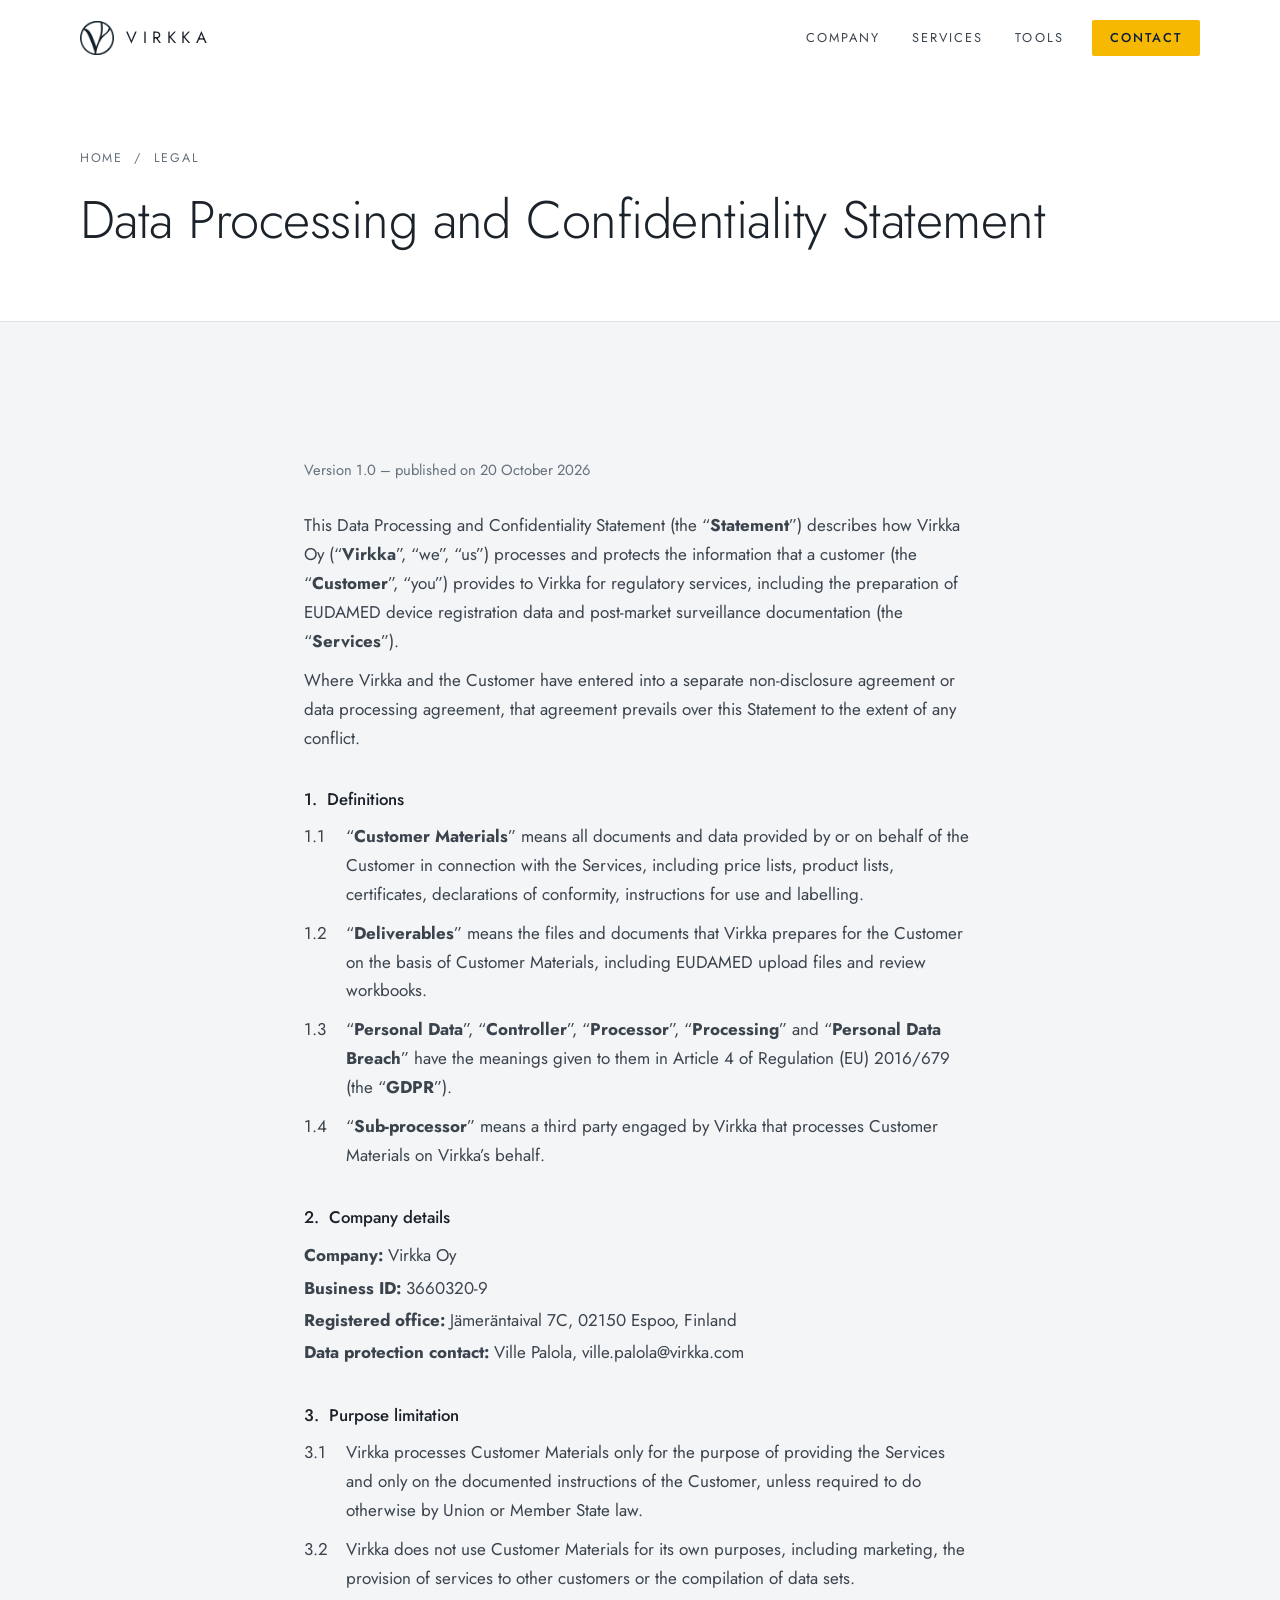
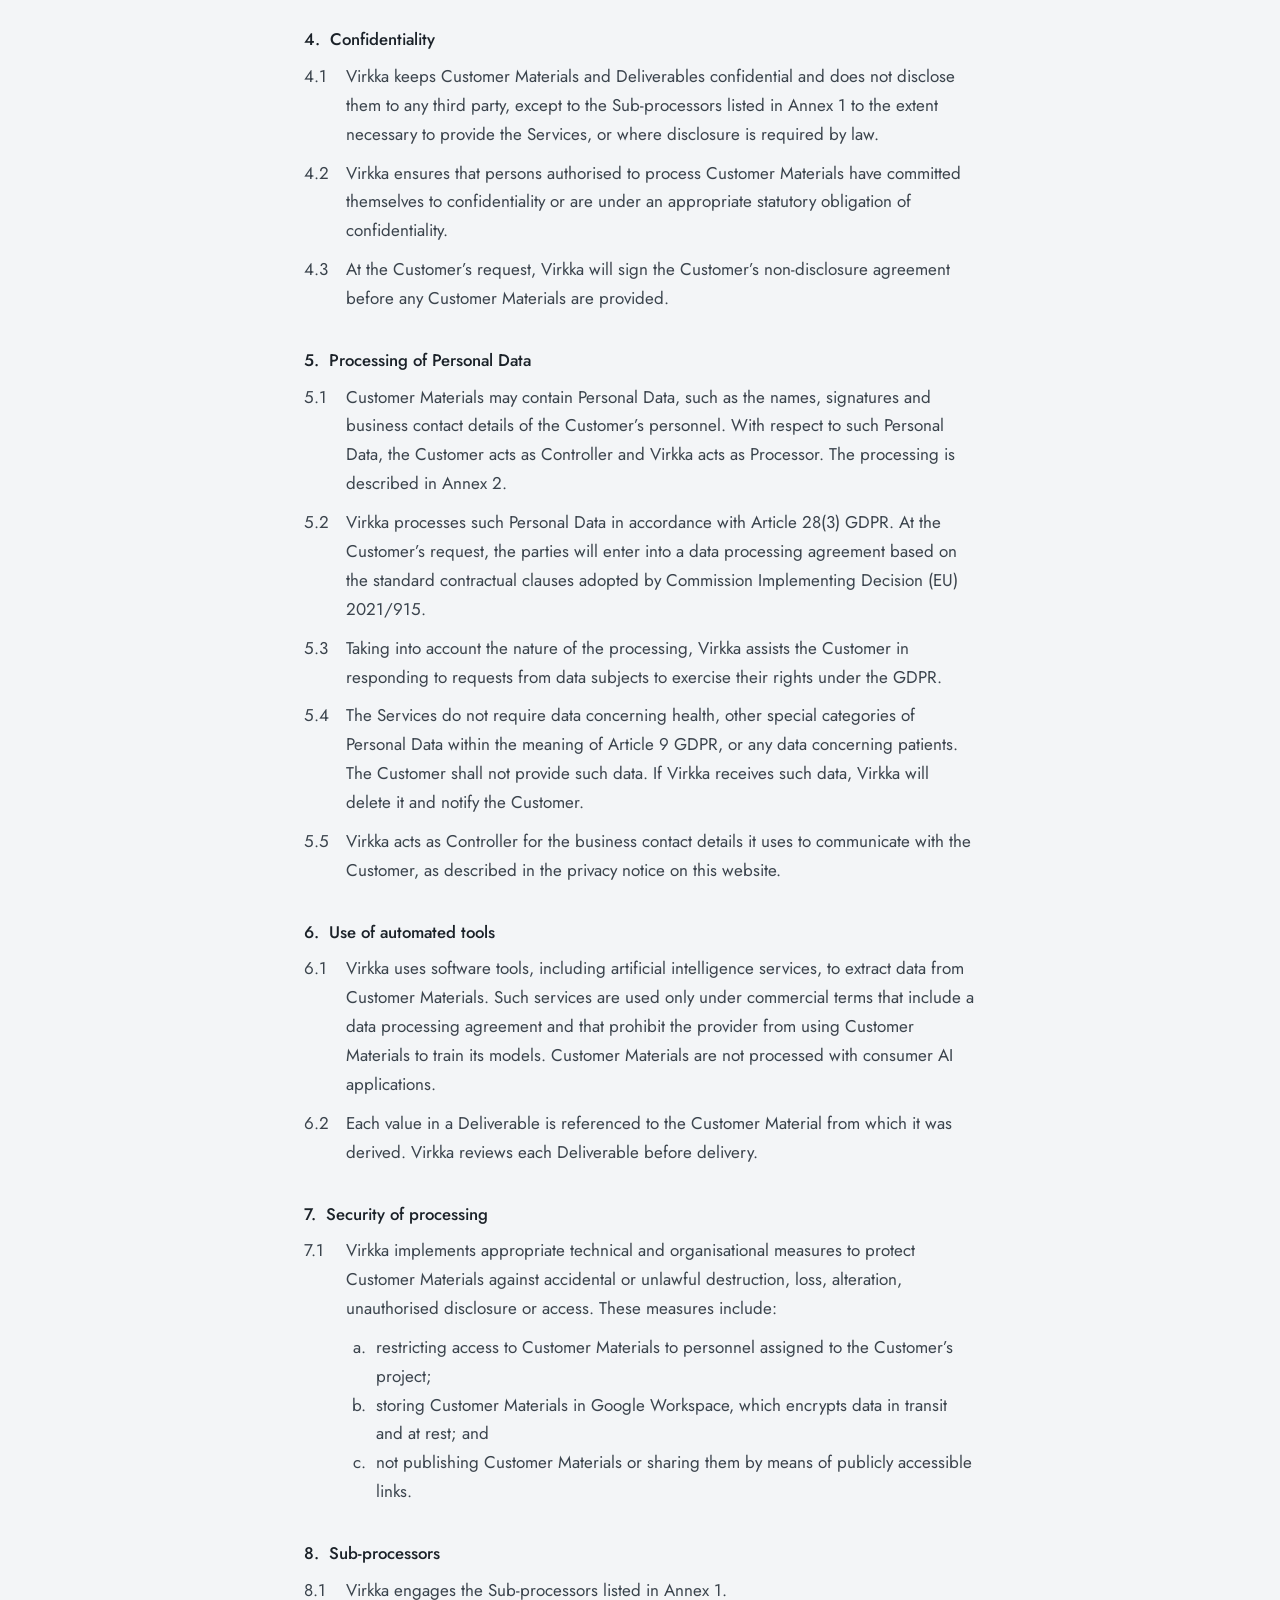
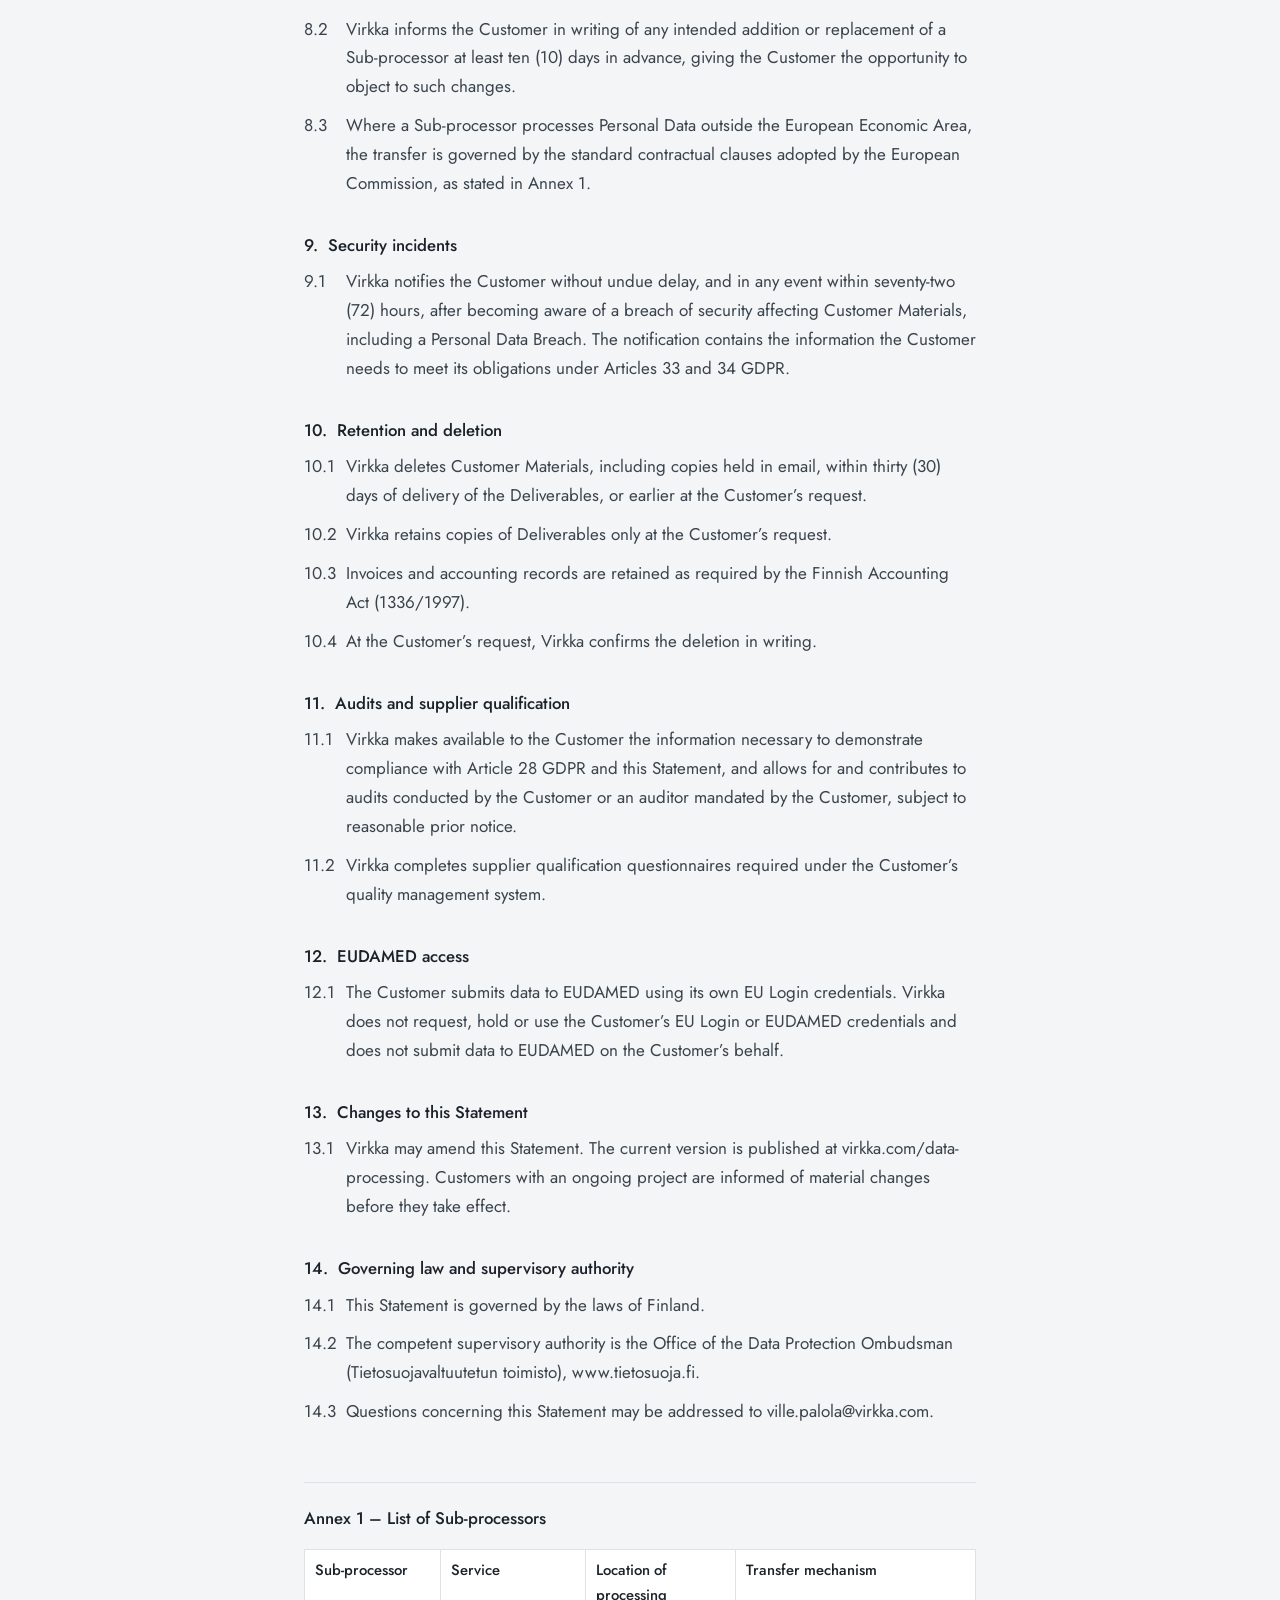
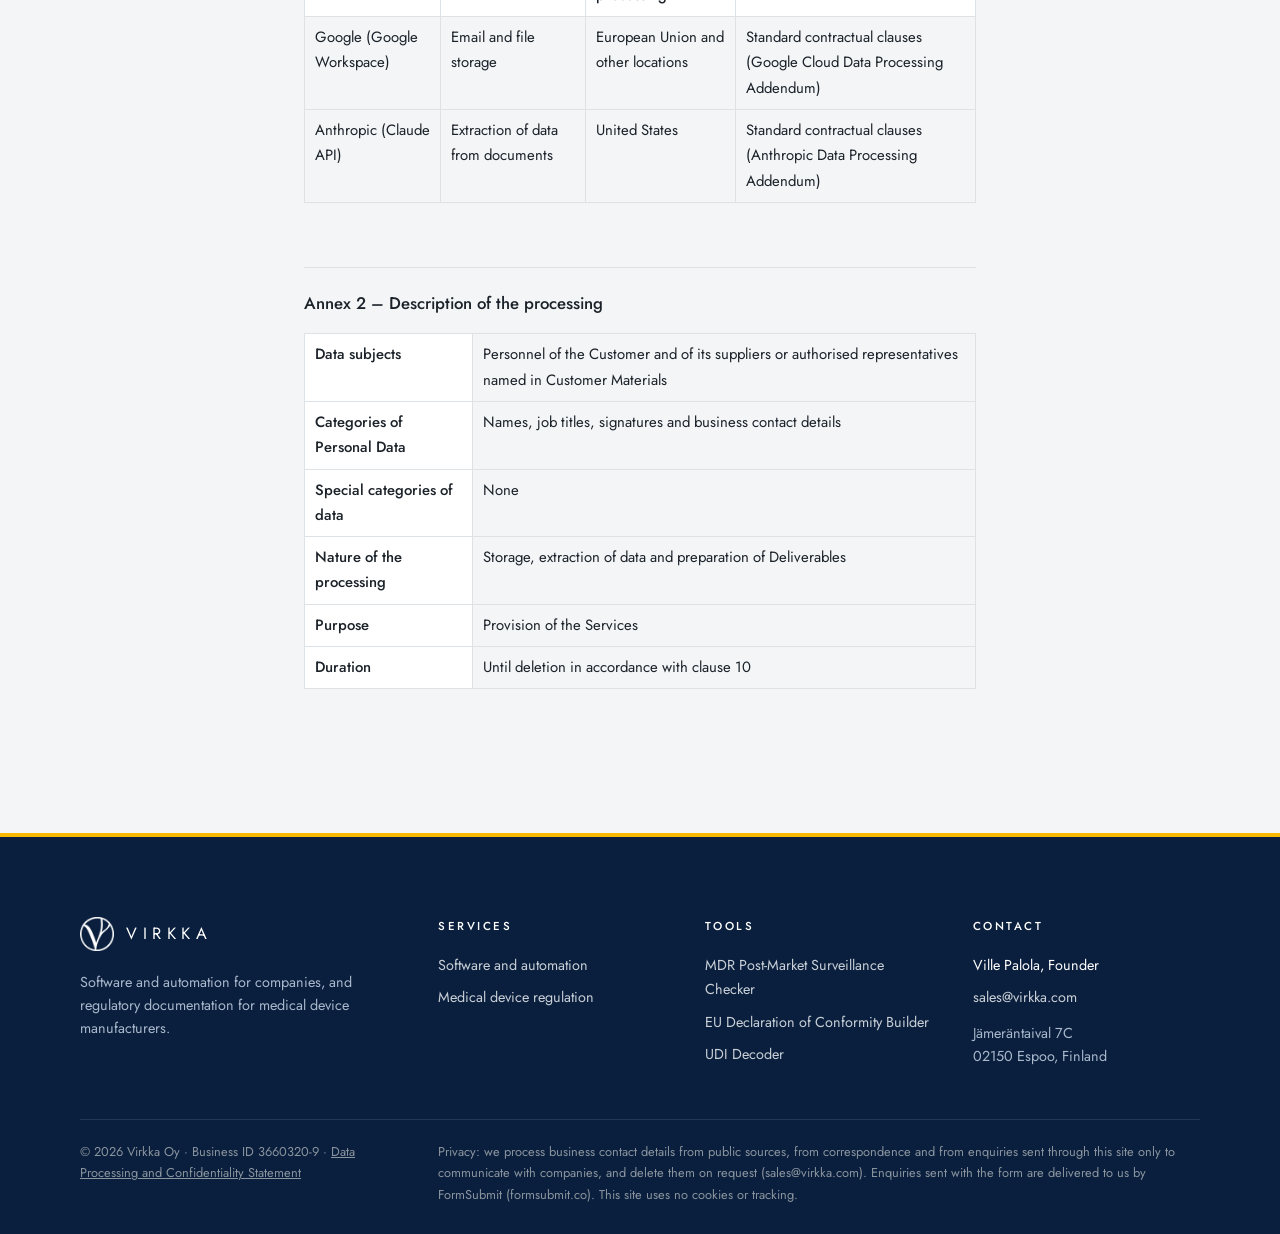
==== commit 1a7bb710: "Update Data Processing and Confidentiality Statement" ====
--- a/data-processing/index.html
+++ b/data-processing/index.html
@@ -4,7 +4,7 @@
 <meta charset="utf-8">
 <meta name="viewport" content="width=device-width, initial-scale=1">
 <title>Data Processing and Confidentiality Statement · Virkka</title>
-<meta name="description" content="How Virkka Oy handles the documents and data that clients send for regulatory services: purpose, confidentiality, GDPR roles, sub-processors and deletion.">
+<meta name="description" content="Data Processing and Confidentiality Statement of Virkka Oy for regulatory services: purpose limitation, confidentiality, processing of personal data under Article 28 GDPR, sub-processors, retention and deletion.">
 <meta name="theme-color" content="#ffffff">
 <link rel="icon" href="../img/logo-mark.png">
 <link rel="preconnect" href="https://fonts.googleapis.com">
@@ -13,16 +13,20 @@
 <link rel="stylesheet" href="../css/site.css">
 <style>
 .legal { max-width: 46rem; }
-.legal .meta { color: var(--muted); font-size: .92rem; margin: 0 0 36px; }
-.legal h2 { font: 400 1.25rem/1.3 var(--sans); margin: 40px 0 10px; }
-.legal p, .legal li { color: var(--text); line-height: 1.75; }
-.legal ul { padding-left: 1.2rem; }
-.legal table { border-collapse: collapse; width: 100%; margin: 12px 0; font-size: .95rem; }
-.legal td, .legal th { border-bottom: 1px solid var(--line); padding: 8px 10px 8px 0; text-align: left; vertical-align: top; }
-.legal th { font-weight: 500; }
-.legal .glance { background: var(--white); border: 1px solid var(--line); border-top: 3px solid var(--yellow); padding: 6px 28px 14px; margin-bottom: 8px; }
-.legal .glance h2 { margin-top: 18px; }
+.legal .meta { color: var(--muted); font-size: .92rem; margin: 0 0 28px; }
+.legal h2 { font: 500 1.05rem/1.4 var(--sans); margin: 36px 0 10px; }
+.legal h2.annex { margin-top: 56px; padding-top: 24px; border-top: 1px solid var(--line); }
+.legal p, .legal li { color: var(--text); line-height: 1.7; }
+.legal p { margin: 0 0 10px; }
+.legal .cl { padding-left: 2.6rem; text-indent: -2.6rem; }
+.legal .cl .n { display: inline-block; width: 2.6rem; text-indent: 0; }
+.legal .party { line-height: 1.9; }
+.legal ol.al { list-style: lower-alpha; margin: 0 0 10px; padding-left: 4.2rem; }
+.legal ol.al li { padding-left: .3rem; }
 .legal .tw { overflow-x: auto; }
+.legal table { border-collapse: collapse; width: 100%; margin: 8px 0; font-size: .93rem; }
+.legal td, .legal th { border: 1px solid var(--line); padding: 8px 10px; text-align: left; vertical-align: top; }
+.legal th { font-weight: 500; background: var(--white); }
 </style>
 </head>
 <body>
@@ -43,9 +47,8 @@
 <header class="svc-head">
   <div class="container">
     <div class="intro-fade">
-      <p class="crumbs"><a href="../index.html">Home</a> &nbsp;/&nbsp; <a href="../medical-devices/index.html">Medical device regulation</a></p>
+      <p class="crumbs"><a href="../index.html">Home</a> &nbsp;/&nbsp; Legal</p>
       <h1>Data Processing and Confidentiality Statement</h1>
-      <p class="intro">How we handle the documents and data you send us for a service.</p>
     </div>
   </div>
 </header>
@@ -53,91 +56,93 @@
 <main>
 <section class="band">
   <div class="container legal">
-    <p class="meta">Version 1.1 · Last updated 20 October 2026</p>
+    <p class="meta">Version 1.0 – published on 20 October 2026</p>
 
-    <div class="glance">
-      <h2>At a glance</h2>
-      <ul>
-        <li>We use your documents only to deliver the service you ordered, and keep them confidential.</li>
-        <li>For personal data in your documents, you are the controller and we are your processor under Article 28 GDPR. We sign your NDA or a data processing agreement on request.</li>
-        <li>We delete your documents within 30 days of delivery and confirm the deletion in writing on request.</li>
-        <li>You upload to EUDAMED yourself. We never ask for your EU Login or EUDAMED credentials.</li>
-        <li>We notify you of a security incident without undue delay, and no later than 72 hours after we become aware of it.</li>
-      </ul>
-    </div>
+    <p>This Data Processing and Confidentiality Statement (the “<b>Statement</b>”) describes how Virkka Oy (“<b>Virkka</b>”, “we”, “us”) processes and protects the information that a customer (the “<b>Customer</b>”, “you”) provides to Virkka for regulatory services, including the preparation of EUDAMED device registration data and post-market surveillance documentation (the “<b>Services</b>”).</p>
+    <p>Where Virkka and the Customer have entered into a separate non-disclosure agreement or data processing agreement, that agreement prevails over this Statement to the extent of any conflict.</p>
 
-    <h2>1. About this statement</h2>
-    <p>This statement describes how Virkka Oy handles the documents and data that clients send us for regulatory services, such as EUDAMED legacy device registration and post-market surveillance data. If we have signed a non-disclosure agreement or data processing agreement with you, that agreement prevails over this statement where the two differ.</p>
+    <h2>1.&nbsp;&nbsp;Definitions</h2>
+    <p class="cl"><span class="n">1.1</span>“<b>Customer Materials</b>” means all documents and data provided by or on behalf of the Customer in connection with the Services, including price lists, product lists, certificates, declarations of conformity, instructions for use and labelling.</p>
+    <p class="cl"><span class="n">1.2</span>“<b>Deliverables</b>” means the files and documents that Virkka prepares for the Customer on the basis of Customer Materials, including EUDAMED upload files and review workbooks.</p>
+    <p class="cl"><span class="n">1.3</span>“<b>Personal Data</b>”, “<b>Controller</b>”, “<b>Processor</b>”, “<b>Processing</b>” and “<b>Personal Data Breach</b>” have the meanings given to them in Article 4 of Regulation (EU) 2016/679 (the “<b>GDPR</b>”).</p>
+    <p class="cl"><span class="n">1.4</span>“<b>Sub-processor</b>” means a third party engaged by Virkka that processes Customer Materials on Virkka’s behalf.</p>
 
-    <h2>2. Who we are</h2>
-    <table>
-      <tr><th>Company</th><td>Virkka Oy</td></tr>
-      <tr><th>Business ID</th><td>3660320-9 (Finnish Trade Register)</td></tr>
-      <tr><th>Registered address</th><td>Jämeräntaival 7C, 02150 Espoo, Finland</td></tr>
-      <tr><th>Privacy contact</th><td>Ville Palola, Founder · ville.palola@virkka.com</td></tr>
-    </table>
+    <h2>2.&nbsp;&nbsp;Company details</h2>
+    <p class="party"><b>Company:</b> Virkka Oy<br><b>Business ID:</b> 3660320-9<br><b>Registered office:</b> Jämeräntaival 7C, 02150 Espoo, Finland<br><b>Data protection contact:</b> Ville Palola, ville.palola@virkka.com</p>
 
-    <h2>3. Definitions</h2>
-    <table>
-      <tr><th>Client Materials</th><td>Documents and data you send us, such as price lists, product lists, certificates, declarations of conformity, instructions for use and labels.</td></tr>
-      <tr><th>Deliverables</th><td>What we produce for you from the Client Materials, such as EUDAMED upload files, review workbooks and reports.</td></tr>
-      <tr><th>Personal Data</th><td>Information about an identified or identifiable person, as defined in Article 4 of the General Data Protection Regulation (EU) 2016/679 (GDPR).</td></tr>
-      <tr><th>Services</th><td>The work you have ordered from us.</td></tr>
-    </table>
+    <h2>3.&nbsp;&nbsp;Purpose limitation</h2>
+    <p class="cl"><span class="n">3.1</span>Virkka processes Customer Materials only for the purpose of providing the Services and only on the documented instructions of the Customer, unless required to do otherwise by Union or Member State law.</p>
+    <p class="cl"><span class="n">3.2</span>Virkka does not use Customer Materials for its own purposes, including marketing, the provision of services to other customers or the compilation of data sets.</p>
 
-    <h2>4. Purpose limitation</h2>
-    <p>We use Client Materials only to deliver the Services. We do not use them for marketing, for work for other clients, or to build data sets for anyone else.</p>
+    <h2>4.&nbsp;&nbsp;Confidentiality</h2>
+    <p class="cl"><span class="n">4.1</span>Virkka keeps Customer Materials and Deliverables confidential and does not disclose them to any third party, except to the Sub-processors listed in Annex 1 to the extent necessary to provide the Services, or where disclosure is required by law.</p>
+    <p class="cl"><span class="n">4.2</span>Virkka ensures that persons authorised to process Customer Materials have committed themselves to confidentiality or are under an appropriate statutory obligation of confidentiality.</p>
+    <p class="cl"><span class="n">4.3</span>At the Customer’s request, Virkka will sign the Customer’s non-disclosure agreement before any Customer Materials are provided.</p>
 
-    <h2>5. Confidentiality</h2>
-    <p>We treat Client Materials and Deliverables as confidential. Everyone at Virkka who works on your project is bound by confidentiality. We disclose Client Materials only to the sub-processors in section 10, as far as needed to deliver the Services, or where the law requires it. On request we sign your non-disclosure agreement before you send anything.</p>
+    <h2>5.&nbsp;&nbsp;Processing of Personal Data</h2>
+    <p class="cl"><span class="n">5.1</span>Customer Materials may contain Personal Data, such as the names, signatures and business contact details of the Customer’s personnel. With respect to such Personal Data, the Customer acts as Controller and Virkka acts as Processor. The processing is described in Annex 2.</p>
+    <p class="cl"><span class="n">5.2</span>Virkka processes such Personal Data in accordance with Article 28(3) GDPR. At the Customer’s request, the parties will enter into a data processing agreement based on the standard contractual clauses adopted by Commission Implementing Decision (EU) 2021/915.</p>
+    <p class="cl"><span class="n">5.3</span>Taking into account the nature of the processing, Virkka assists the Customer in responding to requests from data subjects to exercise their rights under the GDPR.</p>
+    <p class="cl"><span class="n">5.4</span>The Services do not require data concerning health, other special categories of Personal Data within the meaning of Article 9 GDPR, or any data concerning patients. The Customer shall not provide such data. If Virkka receives such data, Virkka will delete it and notify the Customer.</p>
+    <p class="cl"><span class="n">5.5</span>Virkka acts as Controller for the business contact details it uses to communicate with the Customer, as described in the privacy notice on this website.</p>
 
-    <h2>6. Our role under the GDPR</h2>
-    <p>Client Materials may contain Personal Data, such as the names, signatures or contact details of your staff. For that data you are the controller and Virkka Oy is the processor. We process it only on your documented instructions and in line with Article 28(3) GDPR. On request we sign a data processing agreement based on the European Commission's standard contractual clauses between controllers and processors (Commission Implementing Decision (EU) 2021/915), and we help you respond to requests from data subjects. For the business contact details we use to communicate with you, Virkka Oy is the controller, as described in the privacy notice at the foot of this website.</p>
+    <h2>6.&nbsp;&nbsp;Use of automated tools</h2>
+    <p class="cl"><span class="n">6.1</span>Virkka uses software tools, including artificial intelligence services, to extract data from Customer Materials. Such services are used only under commercial terms that include a data processing agreement and that prohibit the provider from using Customer Materials to train its models. Customer Materials are not processed with consumer AI applications.</p>
+    <p class="cl"><span class="n">6.2</span>Each value in a Deliverable is referenced to the Customer Material from which it was derived. Virkka reviews each Deliverable before delivery.</p>
 
-    <h2>7. Patient and health data</h2>
-    <p>Our Services do not need patient data or health data of any person. Please remove such data before sending documents. If we receive it, we delete it and tell you.</p>
+    <h2>7.&nbsp;&nbsp;Security of processing</h2>
+    <p class="cl"><span class="n">7.1</span>Virkka implements appropriate technical and organisational measures to protect Customer Materials against accidental or unlawful destruction, loss, alteration, unauthorised disclosure or access. These measures include:</p>
+    <ol class="al">
+      <li>restricting access to Customer Materials to personnel assigned to the Customer’s project;</li>
+      <li>storing Customer Materials in Google Workspace, which encrypts data in transit and at rest; and</li>
+      <li>not publishing Customer Materials or sharing them by means of publicly accessible links.</li>
+    </ol>
 
-    <h2>8. Use of AI tools</h2>
-    <p>We use AI software to read Client Materials and extract the data a Deliverable needs. We process Client Materials only through AI services used under commercial terms that include a data processing agreement and do not allow the provider to train its models on our clients' content. We do not use consumer AI apps for Client Materials. Every value in a Deliverable is linked to the document it came from, and we check Deliverables before we send them.</p>
+    <h2>8.&nbsp;&nbsp;Sub-processors</h2>
+    <p class="cl"><span class="n">8.1</span>Virkka engages the Sub-processors listed in Annex 1.</p>
+    <p class="cl"><span class="n">8.2</span>Virkka informs the Customer in writing of any intended addition or replacement of a Sub-processor at least ten (10) days in advance, giving the Customer the opportunity to object to such changes.</p>
+    <p class="cl"><span class="n">8.3</span>Where a Sub-processor processes Personal Data outside the European Economic Area, the transfer is governed by the standard contractual clauses adopted by the European Commission, as stated in Annex 1.</p>
 
-    <h2>9. Security measures</h2>
-    <ul>
-      <li>Access to Client Materials is limited to the people at Virkka working on your project.</li>
-      <li>Our email and file storage provider encrypts data in transit and at rest.</li>
-      <li>We never place Client Materials on a public website or share them through public links.</li>
-    </ul>
+    <h2>9.&nbsp;&nbsp;Security incidents</h2>
+    <p class="cl"><span class="n">9.1</span>Virkka notifies the Customer without undue delay, and in any event within seventy-two (72) hours, after becoming aware of a breach of security affecting Customer Materials, including a Personal Data Breach. The notification contains the information the Customer needs to meet its obligations under Articles 33 and 34 GDPR.</p>
 
-    <h2>10. Sub-processors</h2>
-    <table>
-      <tr><th>Provider</th><th>Purpose</th><th>Location</th><th>Safeguard for transfers outside the EEA</th></tr>
-      <tr><td>Google (Google Workspace)</td><td>Email and file storage</td><td>Google data centres in the EU and other regions</td><td>EU standard contractual clauses in Google's data processing terms</td></tr>
-      <tr><td>Anthropic (Claude API, Commercial Terms)</td><td>AI-assisted extraction of data from documents</td><td>United States</td><td>EU standard contractual clauses in Anthropic's data processing terms</td></tr>
-    </table>
-    <p>We give clients with an active project at least 10 days' notice before a new sub-processor handles their Client Materials, and they may object before the change.</p>
+    <h2>10.&nbsp;&nbsp;Retention and deletion</h2>
+    <p class="cl"><span class="n">10.1</span>Virkka deletes Customer Materials, including copies held in email, within thirty (30) days of delivery of the Deliverables, or earlier at the Customer’s request.</p>
+    <p class="cl"><span class="n">10.2</span>Virkka retains copies of Deliverables only at the Customer’s request.</p>
+    <p class="cl"><span class="n">10.3</span>Invoices and accounting records are retained as required by the Finnish Accounting Act (1336/1997).</p>
+    <p class="cl"><span class="n">10.4</span>At the Customer’s request, Virkka confirms the deletion in writing.</p>
 
-    <h2>11. Retention and deletion</h2>
-    <table>
-      <tr><th>Data</th><th>Retention</th></tr>
-      <tr><td>Client Materials and working files, including copies in email</td><td>Deleted within 30 days of delivery, or sooner on request</td></tr>
-      <tr><td>Deliverables</td><td>Kept only if you ask us to</td></tr>
-      <tr><td>Invoices and accounting records</td><td>As the Finnish Accounting Act (1336/1997) requires</td></tr>
-    </table>
-    <p>On request we confirm the deletion in writing.</p>
+    <h2>11.&nbsp;&nbsp;Audits and supplier qualification</h2>
+    <p class="cl"><span class="n">11.1</span>Virkka makes available to the Customer the information necessary to demonstrate compliance with Article 28 GDPR and this Statement, and allows for and contributes to audits conducted by the Customer or an auditor mandated by the Customer, subject to reasonable prior notice.</p>
+    <p class="cl"><span class="n">11.2</span>Virkka completes supplier qualification questionnaires required under the Customer’s quality management system.</p>
 
-    <h2>12. Security incidents</h2>
-    <p>If we become aware of a breach affecting Client Materials or Personal Data, we notify you without undue delay, and no later than 72 hours after we become aware of it, with the information you need to meet your own obligations.</p>
+    <h2>12.&nbsp;&nbsp;EUDAMED access</h2>
+    <p class="cl"><span class="n">12.1</span>The Customer submits data to EUDAMED using its own EU Login credentials. Virkka does not request, hold or use the Customer’s EU Login or EUDAMED credentials and does not submit data to EUDAMED on the Customer’s behalf.</p>
 
-    <h2>13. Supplier qualification and audits</h2>
-    <p>We complete supplier qualification questionnaires for your quality management system on request, and provide the information you need to show that our processing meets Article 28 GDPR.</p>
+    <h2>13.&nbsp;&nbsp;Changes to this Statement</h2>
+    <p class="cl"><span class="n">13.1</span>Virkka may amend this Statement. The current version is published at virkka.com/data-processing. Customers with an ongoing project are informed of material changes before they take effect.</p>
 
-    <h2>14. Your control over EUDAMED</h2>
-    <p>You upload EUDAMED files yourself, with your own EU Login. We never ask for your EU Login or EUDAMED credentials and never submit anything to EUDAMED on your behalf.</p>
+    <h2>14.&nbsp;&nbsp;Governing law and supervisory authority</h2>
+    <p class="cl"><span class="n">14.1</span>This Statement is governed by the laws of Finland.</p>
+    <p class="cl"><span class="n">14.2</span>The competent supervisory authority is the Office of the Data Protection Ombudsman (Tietosuojavaltuutetun toimisto), www.tietosuoja.fi.</p>
+    <p class="cl"><span class="n">14.3</span>Questions concerning this Statement may be addressed to ville.palola@virkka.com.</p>
 
-    <h2>15. Changes to this statement</h2>
-    <p>We publish each new version on this page with its date. We tell clients with an active project about material changes before they apply to their Client Materials.</p>
+    <h2 class="annex">Annex 1 – List of Sub-processors</h2>
+    <div class="tw"><table>
+      <tr><th>Sub-processor</th><th>Service</th><th>Location of processing</th><th>Transfer mechanism</th></tr>
+      <tr><td>Google (Google Workspace)</td><td>Email and file storage</td><td>European Union and other locations</td><td>Standard contractual clauses (Google Cloud Data Processing Addendum)</td></tr>
+      <tr><td>Anthropic (Claude API)</td><td>Extraction of data from documents</td><td>United States</td><td>Standard contractual clauses (Anthropic Data Processing Addendum)</td></tr>
+    </table></div>
 
-    <h2>16. Governing law, complaints and contact</h2>
-    <p>This statement is governed by Finnish law. You may lodge a complaint with the Office of the Data Protection Ombudsman in Finland (tietosuoja.fi). For questions, deletion requests, or to sign an NDA or data processing agreement, email ville.palola@virkka.com.</p>
+    <h2 class="annex">Annex 2 – Description of the processing</h2>
+    <div class="tw"><table>
+      <tr><th>Data subjects</th><td>Personnel of the Customer and of its suppliers or authorised representatives named in Customer Materials</td></tr>
+      <tr><th>Categories of Personal Data</th><td>Names, job titles, signatures and business contact details</td></tr>
+      <tr><th>Special categories of data</th><td>None</td></tr>
+      <tr><th>Nature of the processing</th><td>Storage, extraction of data and preparation of Deliverables</td></tr>
+      <tr><th>Purpose</th><td>Provision of the Services</td></tr>
+      <tr><th>Duration</th><td>Until deletion in accordance with clause 10</td></tr>
+    </table></div>
   </div>
 </section>
 </main>
